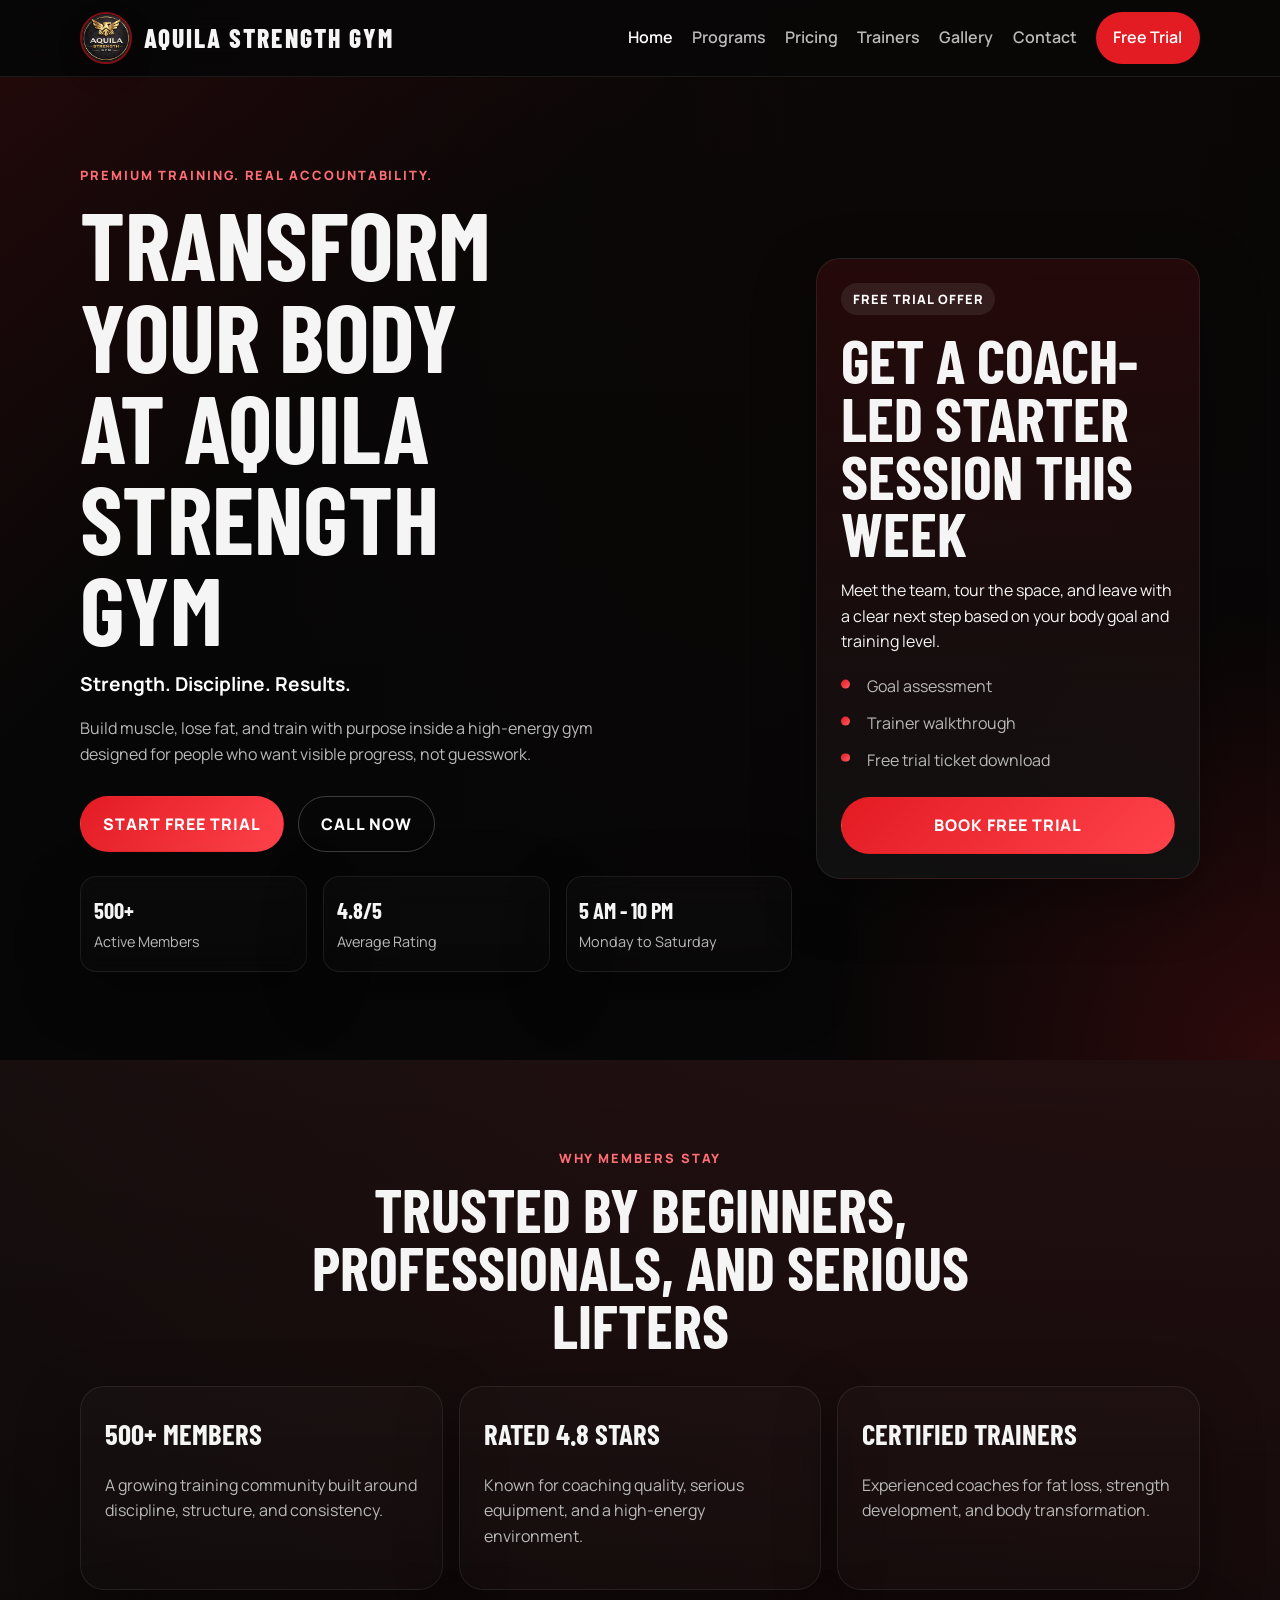
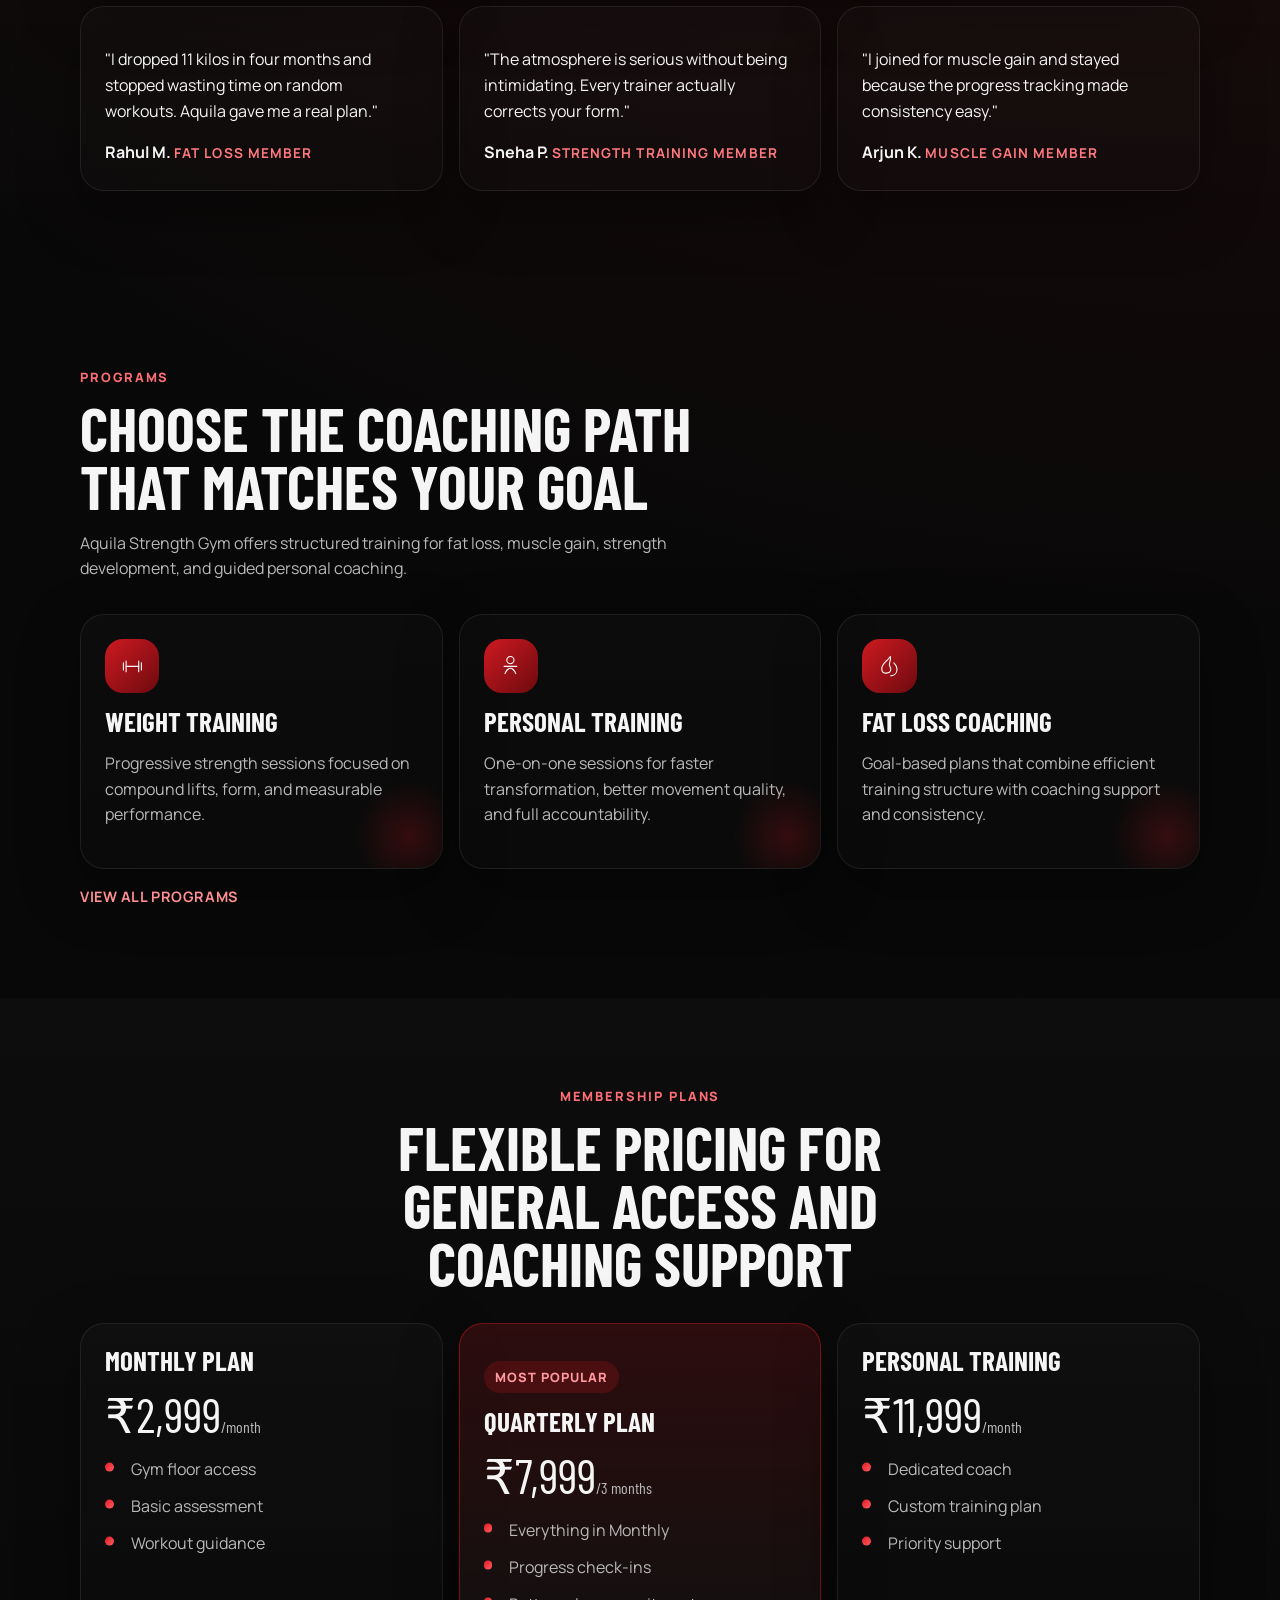
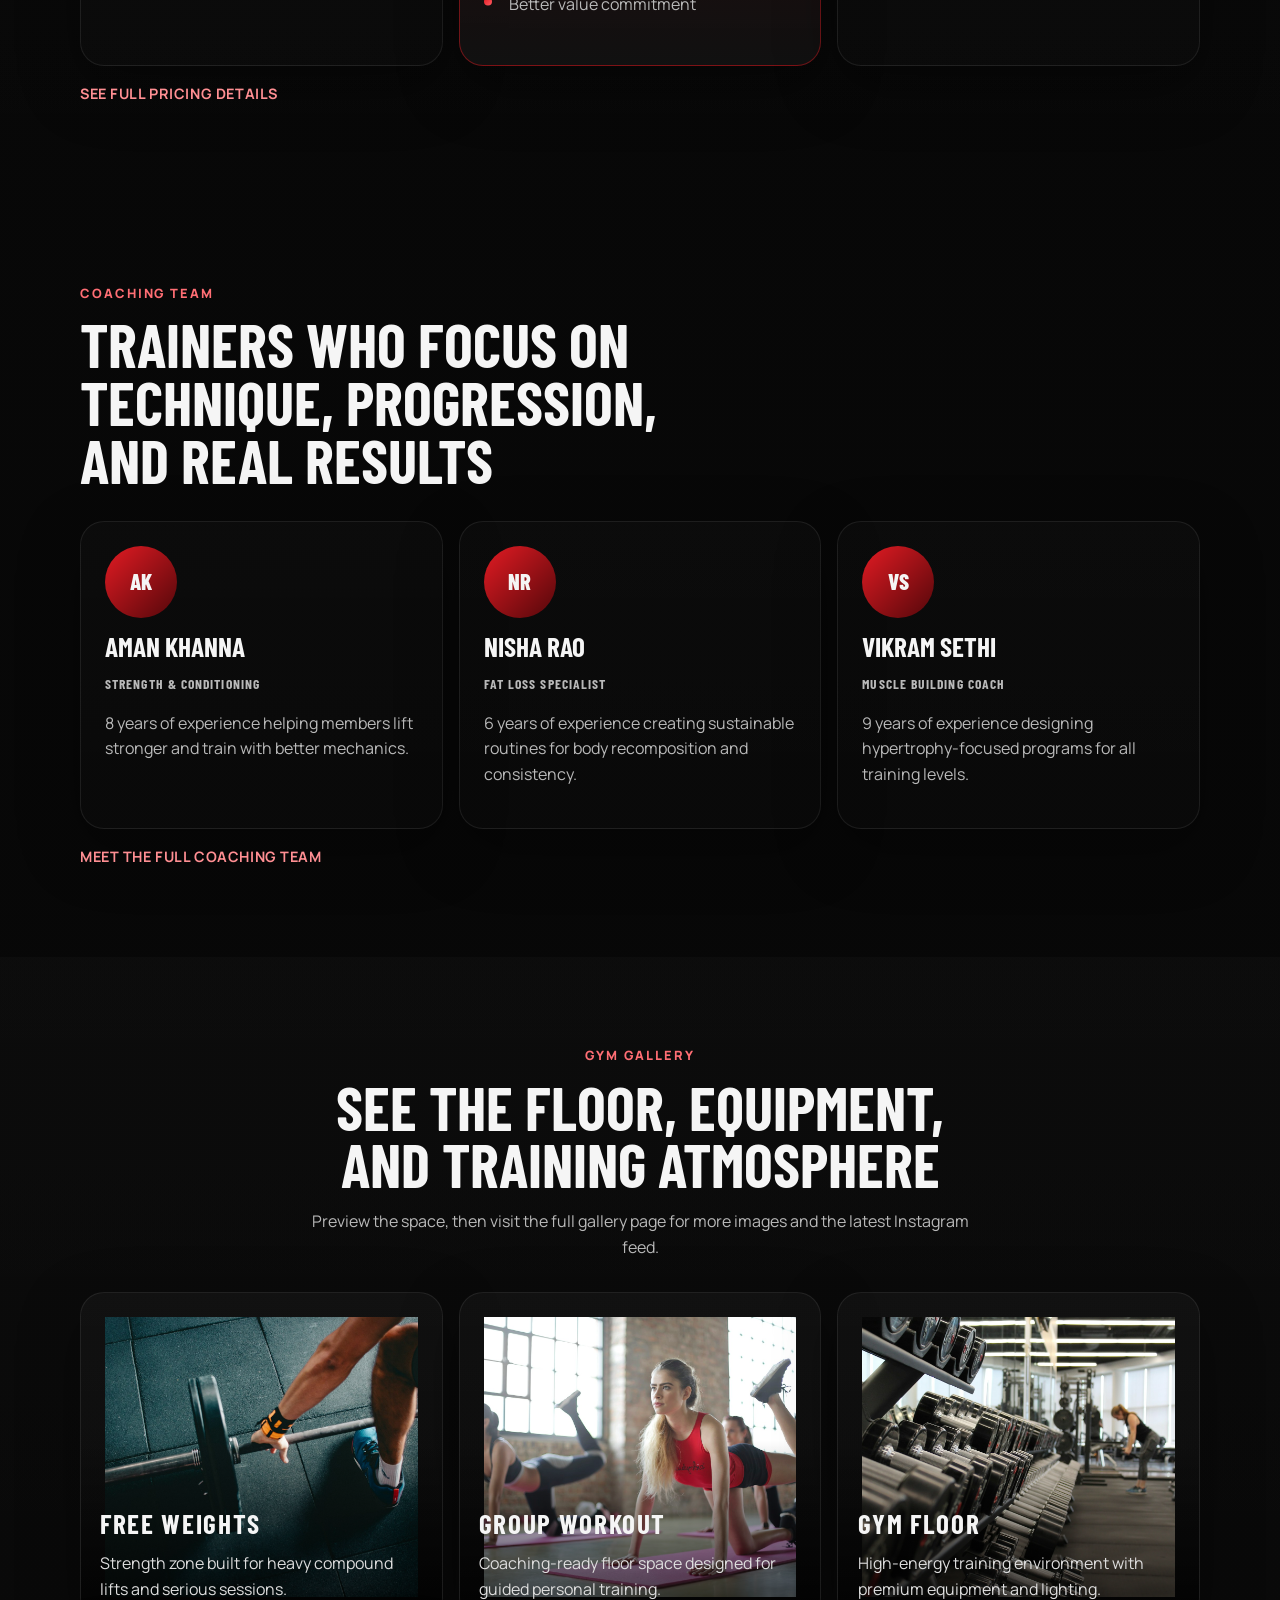
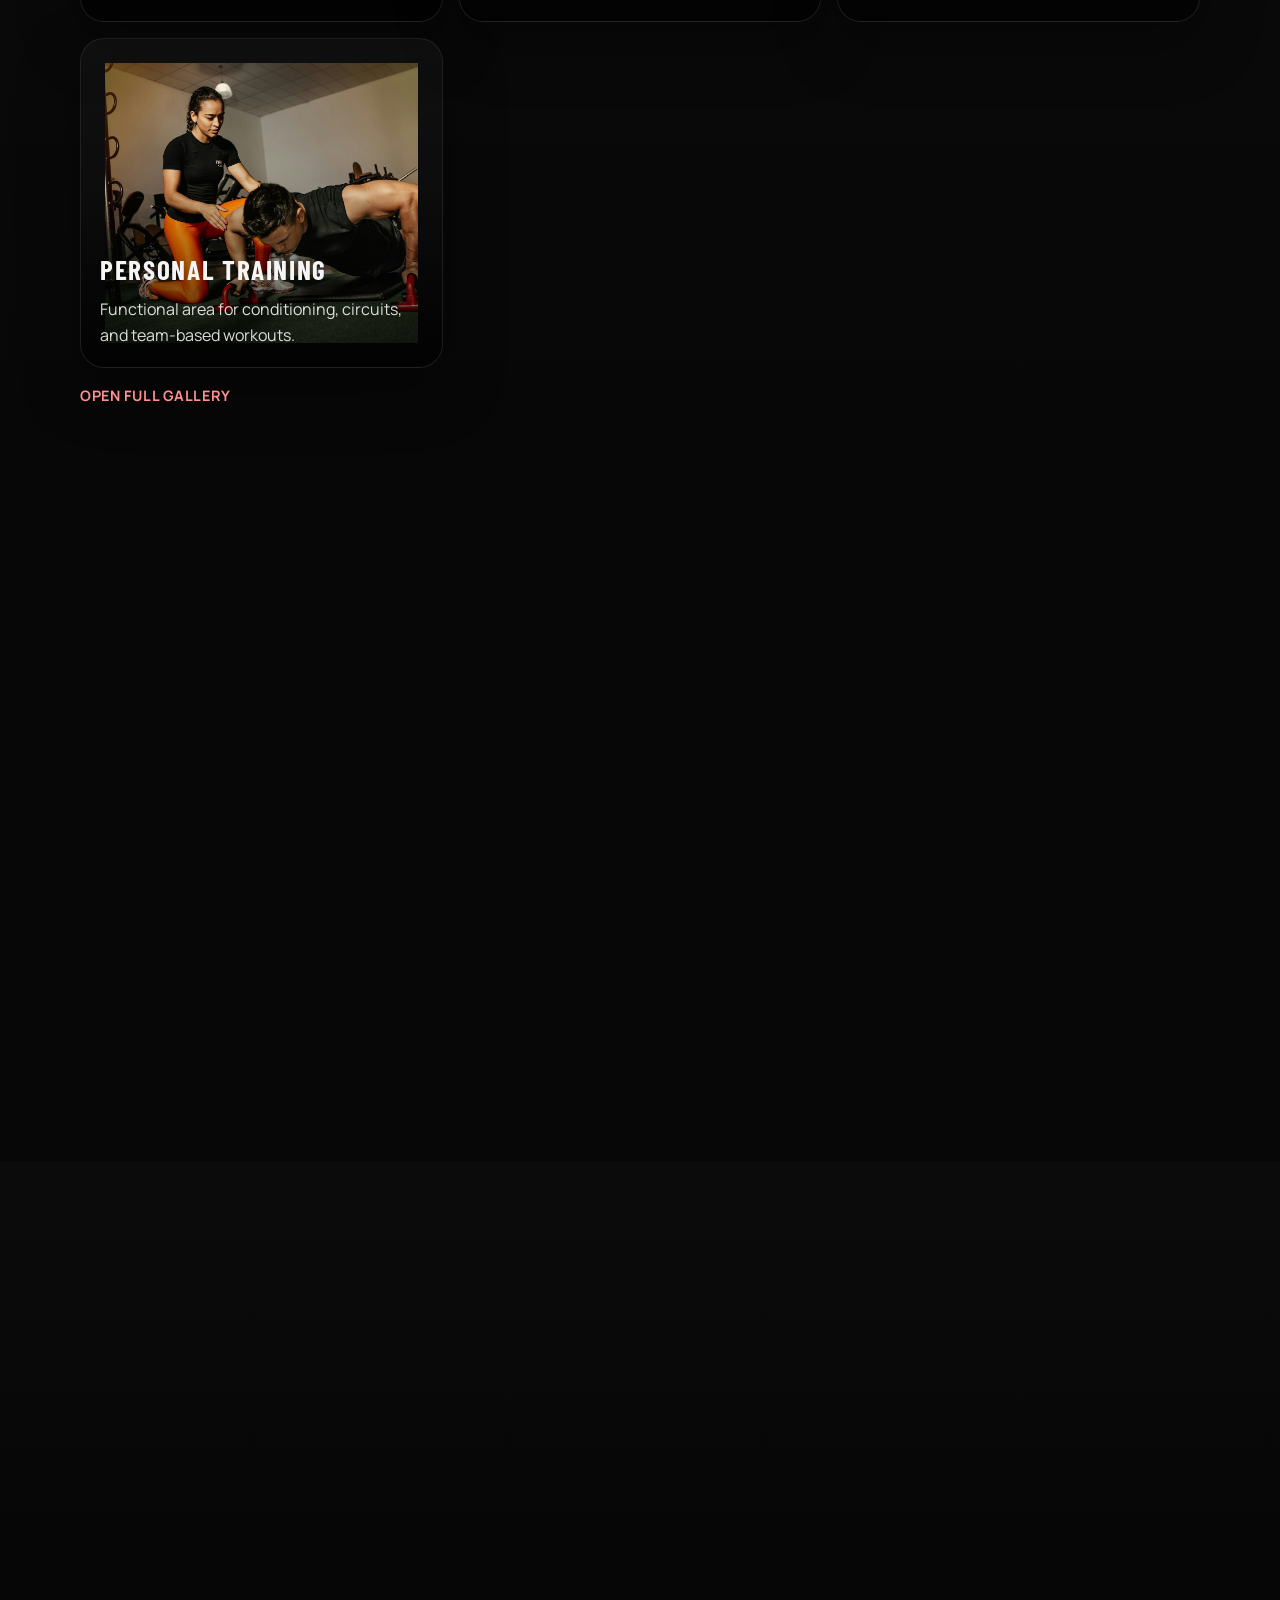
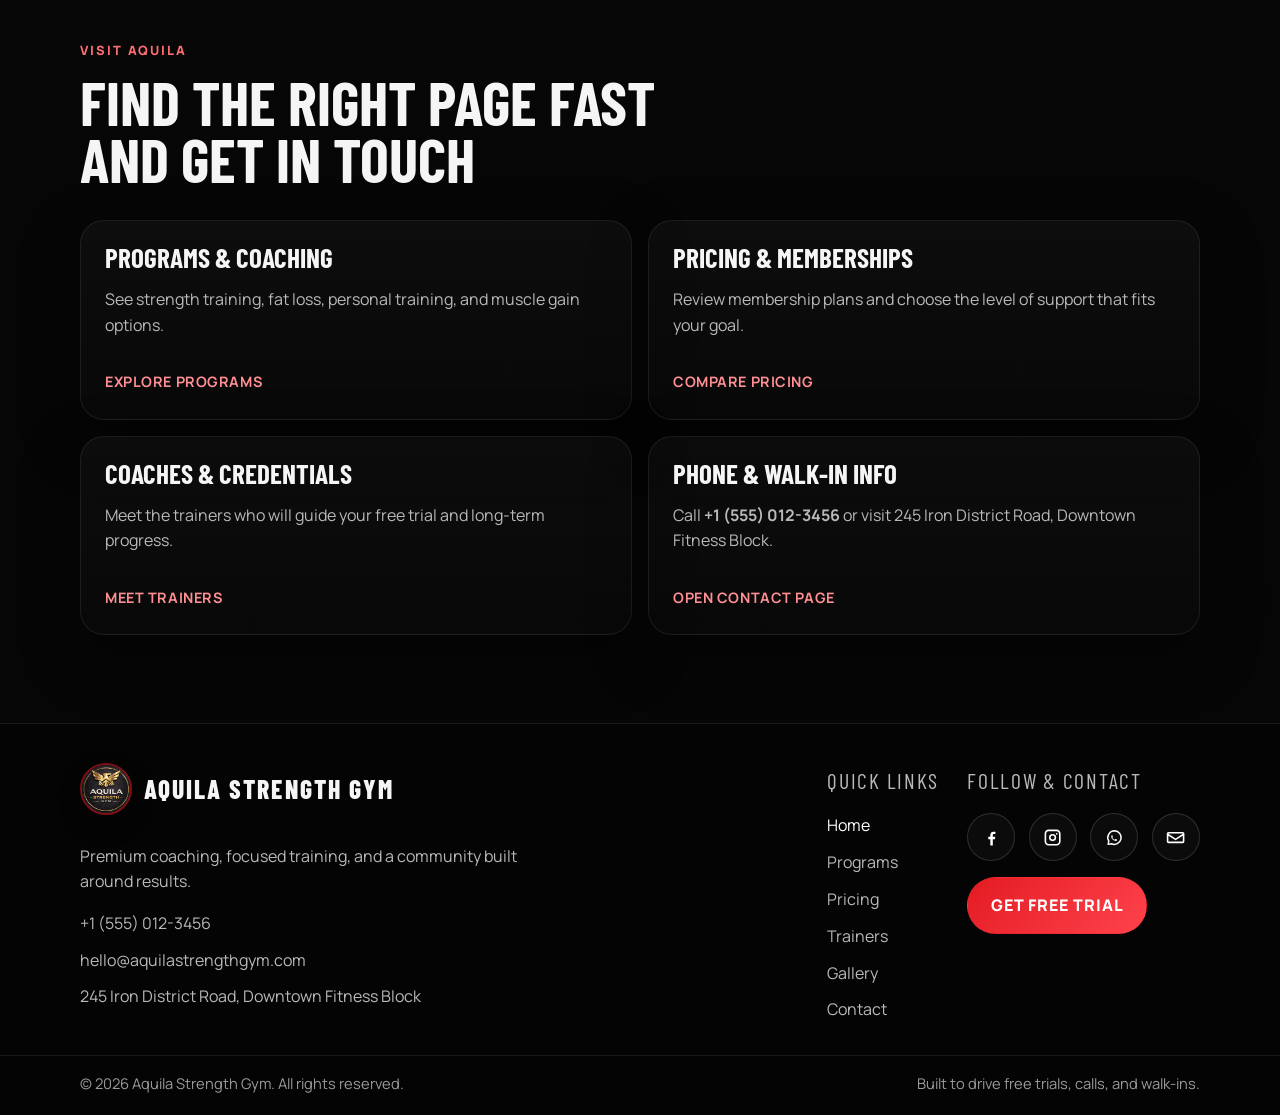
==== index.html @ 1d046fce "Add files via upload" ====
<!DOCTYPE html>
<html lang="en">
  <head>
    <meta charset="UTF-8" />
    <meta name="viewport" content="width=device-width, initial-scale=1.0" />
    <title>Aquila Strength Gym | Strength Training, Personal Training &amp; Free Trial</title>
    <meta
      name="description"
      content="Aquila Strength Gym helps you build strength, lose fat, and stay accountable with expert coaching, premium equipment, and a free trial."
    />
    <meta name="robots" content="index,follow,max-image-preview:large" />
    <link rel="canonical" href="https://www.aquilastrengthgym.com/" />
    <meta property="og:type" content="website" />
    <meta property="og:title" content="Aquila Strength Gym | Strength Training, Personal Training &amp; Free Trial" />
    <meta
      property="og:description"
      content="Train with certified coaches, structured programs, and a results-driven gym community at Aquila Strength Gym."
    />
    <meta property="og:url" content="https://www.aquilastrengthgym.com/" />
    <meta property="og:image" content="https://www.aquilastrengthgym.com/images/aquila-logo.jpg" />
    <meta name="twitter:card" content="summary_large_image" />
    <meta
      name="twitter:title"
      content="Aquila Strength Gym | Strength Training, Personal Training &amp; Free Trial"
    />
    <meta
      name="twitter:description"
      content="Join Aquila Strength Gym for personal training, strength programs, group classes, and a free trial ticket."
    />
    <meta name="twitter:image" content="https://www.aquilastrengthgym.com/images/aquila-logo.jpg" />
    <link rel="preconnect" href="https://fonts.googleapis.com" />
    <link rel="preconnect" href="https://fonts.gstatic.com" crossorigin />
    <link
      href="https://fonts.googleapis.com/css2?family=Barlow+Condensed:wght@600;700;800&amp;family=Manrope:wght@400;500;600;700&amp;display=swap"
      rel="stylesheet"
    />
    <link rel="icon" type="image/jpeg" href="/images/aquila-logo.jpg" />
    <link rel="apple-touch-icon" href="/images/aquila-logo.jpg" />
    <link rel="stylesheet" href="style.css" />
    <script type="application/ld+json">
      {
        "@context": "https://schema.org",
        "@type": "HealthClub",
        "name": "Aquila Strength Gym",
        "url": "https://www.aquilastrengthgym.com/",
        "logo": "https://www.aquilastrengthgym.com/images/aquila-logo.jpg",
        "telephone": "+1-555-012-3456",
        "description": "Aquila Strength Gym offers strength training, personal training, fat loss coaching, muscle gain plans, and group fitness classes.",
        "address": {
          "@type": "PostalAddress",
          "streetAddress": "245 Iron District Road",
          "addressLocality": "Downtown Fitness Block",
          "addressCountry": "US"
        },
        "openingHours": ["Mo-Sa 05:00-22:00"]
      }
    </script>
  </head>
  <body>
    <header class="site-header" id="site-header"></header>

    <main>
      <section class="hero section" id="home">
        <div class="hero-overlay"></div>
        <div class="container hero-grid">
          <div class="hero-copy reveal">
            <p class="eyebrow">Premium Training. Real Accountability.</p>
            <h1>Transform Your Body at Aquila Strength Gym</h1>
            <p class="hero-subtext">Strength. Discipline. Results.</p>
            <p class="hero-description">
              Build muscle, lose fat, and train with purpose inside a high-energy
              gym designed for people who want visible progress, not guesswork.
            </p>
            <div class="hero-actions">
              <a class="btn btn-primary" href="/pages/contact.html#contact-form">Start Free Trial</a>
              <a class="btn btn-secondary" href="tel:+15550123456">Call Now</a>
            </div>
            <div class="hero-trust">
              <div>
                <strong>500+</strong>
                <span>Active Members</span>
              </div>
              <div>
                <strong>4.8/5</strong>
                <span>Average Rating</span>
              </div>
              <div>
                <strong>5 AM - 10 PM</strong>
                <span>Monday to Saturday</span>
              </div>
            </div>
          </div>
          <aside class="hero-card reveal">
            <p class="card-label">Free Trial Offer</p>
            <h2>Get a coach-led starter session this week</h2>
            <p>
              Meet the team, tour the space, and leave with a clear next step based
              on your body goal and training level.
            </p>
            <ul class="hero-checklist">
              <li>Goal assessment</li>
              <li>Trainer walkthrough</li>
              <li>Free trial ticket download</li>
            </ul>
            <a class="btn btn-primary btn-block" href="/pages/contact.html#contact-form">Book Free Trial</a>
          </aside>
        </div>
      </section>

      <section class="trust section">
        <div class="container">
          <div class="section-heading center reveal">
            <p class="eyebrow">Why Members Stay</p>
            <h2>Trusted by beginners, professionals, and serious lifters</h2>
          </div>
          <div class="stats-grid">
            <article class="stat-card reveal">
              <strong>500+ Members</strong>
              <p>A growing training community built around discipline, structure, and consistency.</p>
            </article>
            <article class="stat-card reveal">
              <strong>Rated 4.8 Stars</strong>
              <p>Known for coaching quality, serious equipment, and a high-energy environment.</p>
            </article>
            <article class="stat-card reveal">
              <strong>Certified Trainers</strong>
              <p>Experienced coaches for fat loss, strength development, and body transformation.</p>
            </article>
          </div>
          <div class="testimonials-grid">
            <article class="testimonial-card reveal">
              <p>
                "I dropped 11 kilos in four months and stopped wasting time on random
                workouts. Aquila gave me a real plan."
              </p>
              <strong>Rahul M.</strong>
              <span>Fat Loss Member</span>
            </article>
            <article class="testimonial-card reveal">
              <p>
                "The atmosphere is serious without being intimidating. Every trainer
                actually corrects your form."
              </p>
              <strong>Sneha P.</strong>
              <span>Strength Training Member</span>
            </article>
            <article class="testimonial-card reveal">
              <p>
                "I joined for muscle gain and stayed because the progress tracking made
                consistency easy."
              </p>
              <strong>Arjun K.</strong>
              <span>Muscle Gain Member</span>
            </article>
          </div>
        </div>
      </section>

      <section class="programs section">
        <div class="container">
          <div class="section-heading reveal">
            <p class="eyebrow">Programs</p>
            <h2>Choose the coaching path that matches your goal</h2>
            <p class="page-lead">
              Aquila Strength Gym offers structured training for fat loss, muscle gain,
              strength development, and guided personal coaching.
            </p>
          </div>
          <div class="program-grid">
            <article class="program-card reveal">
              <div class="program-icon" aria-hidden="true">
                <svg viewBox="0 0 64 64" role="img">
                  <path d="M12 24v16" />
                  <path d="M18 20v24" />
                  <path d="M46 20v24" />
                  <path d="M52 24v16" />
                  <path d="M18 32h28" />
                </svg>
              </div>
              <h3>Weight Training</h3>
              <p>Progressive strength sessions focused on compound lifts, form, and measurable performance.</p>
            </article>
            <article class="program-card reveal">
              <div class="program-icon" aria-hidden="true">
                <svg viewBox="0 0 64 64" role="img">
                  <circle cx="32" cy="18" r="8" />
                  <path d="M20 48c3-8 9-12 12-12s9 4 12 12" />
                  <path d="M18 32h28" />
                </svg>
              </div>
              <h3>Personal Training</h3>
              <p>One-on-one sessions for faster transformation, better movement quality, and full accountability.</p>
            </article>
            <article class="program-card reveal">
              <div class="program-icon" aria-hidden="true">
                <svg viewBox="0 0 64 64" role="img">
                  <path d="M34 10c2 8-2 12-2 18 0 4 3 6 3 10 0 5-4 9-10 9S15 43 15 37c0-8 6-13 10-17 5-4 7-7 9-10Z" />
                  <path d="M42 24c4 4 7 8 7 14 0 9-6 15-14 15" />
                </svg>
              </div>
              <h3>Fat Loss Coaching</h3>
              <p>Goal-based plans that combine efficient training structure with coaching support and consistency.</p>
            </article>
          </div>
          <a class="section-link reveal" href="/pages/programs.html">View All Programs</a>
        </div>
      </section>

      <section class="pricing section">
        <div class="container">
          <div class="section-heading center reveal">
            <p class="eyebrow">Membership Plans</p>
            <h2>Flexible pricing for general access and coaching support</h2>
          </div>
          <div class="pricing-grid">
            <article class="price-card reveal">
              <h3>Monthly Plan</h3>
              <p class="price">₹2,999<span>/month</span></p>
              <ul>
                <li>Gym floor access</li>
                <li>Basic assessment</li>
                <li>Workout guidance</li>
              </ul>
            </article>
            <article class="price-card popular reveal">
              <p class="badge">Most Popular</p>
              <h3>Quarterly Plan</h3>
              <p class="price">₹7,999<span>/3 months</span></p>
              <ul>
                <li>Everything in Monthly</li>
                <li>Progress check-ins</li>
                <li>Better value commitment</li>
              </ul>
            </article>
            <article class="price-card reveal">
              <h3>Personal Training</h3>
              <p class="price">₹11,999<span>/month</span></p>
              <ul>
                <li>Dedicated coach</li>
                <li>Custom training plan</li>
                <li>Priority support</li>
              </ul>
            </article>
          </div>
          <a class="section-link reveal" href="/pages/pricing.html">See Full Pricing Details</a>
        </div>
      </section>

      <section class="trainers section">
        <div class="container">
          <div class="section-heading reveal">
            <p class="eyebrow">Coaching Team</p>
            <h2>Trainers who focus on technique, progression, and real results</h2>
          </div>
          <div class="trainers-grid">
            <article class="trainer-card reveal">
              <div class="trainer-photo">AK</div>
              <h3>Aman Khanna</h3>
              <p class="trainer-role">Strength &amp; Conditioning</p>
              <p>8 years of experience helping members lift stronger and train with better mechanics.</p>
            </article>
            <article class="trainer-card reveal">
              <div class="trainer-photo">NR</div>
              <h3>Nisha Rao</h3>
              <p class="trainer-role">Fat Loss Specialist</p>
              <p>6 years of experience creating sustainable routines for body recomposition and consistency.</p>
            </article>
            <article class="trainer-card reveal">
              <div class="trainer-photo">VS</div>
              <h3>Vikram Sethi</h3>
              <p class="trainer-role">Muscle Building Coach</p>
              <p>9 years of experience designing hypertrophy-focused programs for all training levels.</p>
            </article>
          </div>
          <a class="section-link reveal" href="/pages/trainers.html">Meet The Full Coaching Team</a>
        </div>
      </section>

      <section class="gallery section">
        <div class="container">
          <div class="section-heading center reveal">
            <p class="eyebrow">Gym Gallery</p>
            <h2>See the floor, equipment, and training atmosphere</h2>
            <p class="page-lead">
              Preview the space, then visit the full gallery page for more images and
              the latest Instagram feed.
            </p>
          </div>
          <div class="gallery-grid reveal" id="gallery-grid" aria-live="polite">
            <article class="gallery-card gallery-placeholder">
              <div class="gallery-copy">
                <strong>Loading gallery</strong>
                <p>Pulling current files from the <code>images</code> folder.</p>
              </div>
            </article>
          </div>
          <a class="section-link reveal" href="/pages/gallery.html">Open Full Gallery</a>
        </div>
      </section>

      <section class="steps section">
        <div class="container">
          <div class="section-heading center reveal">
            <p class="eyebrow">How It Works</p>
            <h2>Simple steps that move visitors into committed members</h2>
          </div>
          <div class="steps-grid">
            <article class="step-card reveal">
              <span>01</span>
              <h3>Book Free Trial</h3>
              <p>Choose a date and send your booking through the contact page.</p>
            </article>
            <article class="step-card reveal">
              <span>02</span>
              <h3>Get Your Ticket</h3>
              <p>Download your PDF trial pass and bring it to the gym for check-in.</p>
            </article>
            <article class="step-card reveal">
              <span>03</span>
              <h3>Train With A Coach</h3>
              <p>Meet the team, start the right program, and move into a real routine.</p>
            </article>
          </div>
        </div>
      </section>

      <section class="cta-banner section">
        <div class="container cta-box reveal">
          <div>
            <p class="eyebrow">Ready To Start</p>
            <h2>Join Aquila Strength Gym Today</h2>
            <p>
              Book your free trial, speak to a trainer, and get a clear plan before
              your first session.
            </p>
          </div>
          <a class="btn btn-primary" href="/pages/contact.html#contact-form">Get Free Trial</a>
        </div>
      </section>

      <section class="section">
        <div class="container">
          <div class="section-heading reveal">
            <p class="eyebrow">Visit Aquila</p>
            <h2>Find the right page fast and get in touch</h2>
          </div>
          <div class="contact-quick-grid">
            <article class="contact-quick-card reveal">
              <h3>Programs &amp; Coaching</h3>
              <p>See strength training, fat loss, personal training, and muscle gain options.</p>
              <a class="section-link" href="/pages/programs.html">Explore Programs</a>
            </article>
            <article class="contact-quick-card reveal">
              <h3>Pricing &amp; Memberships</h3>
              <p>Review membership plans and choose the level of support that fits your goal.</p>
              <a class="section-link" href="/pages/pricing.html">Compare Pricing</a>
            </article>
            <article class="contact-quick-card reveal">
              <h3>Coaches &amp; Credentials</h3>
              <p>Meet the trainers who will guide your free trial and long-term progress.</p>
              <a class="section-link" href="/pages/trainers.html">Meet Trainers</a>
            </article>
            <article class="contact-quick-card reveal">
              <h3>Phone &amp; Walk-In Info</h3>
              <p>
                Call <a href="tel:+15550123456">+1 (555) 012-3456</a> or visit
                245 Iron District Road, Downtown Fitness Block.
              </p>
              <a class="section-link" href="/pages/contact.html">Open Contact Page</a>
            </article>
          </div>
        </div>
      </section>
    </main>

    <footer class="site-footer" id="site-footer"></footer>

    <script src="/script.js"></script>
  </body>
</html>
---- style.css ----
:root {
  --bg: #060606;
  --panel: #111111;
  --panel-2: #171717;
  --text: #f5f5f5;
  --muted: #b9b9b9;
  --line: rgba(255, 255, 255, 0.08);
  --primary: #e31b23;
  --primary-dark: #9f1016;
  --white: #ffffff;
  --shadow: 0 20px 60px rgba(0, 0, 0, 0.35);
  --radius: 24px;
  --radius-sm: 16px;
  --container: min(1120px, calc(100% - 2rem));
  --nav-height: 76px;
}

* {
  box-sizing: border-box;
}

html {
  scroll-behavior: smooth;
}

body {
  margin: 0;
  font-family: "Manrope", sans-serif;
  background:
    radial-gradient(circle at top right, rgba(227, 27, 35, 0.18), transparent 30%),
    linear-gradient(180deg, #090909 0%, #060606 100%);
  color: var(--text);
  line-height: 1.6;
}

img {
  max-width: 100%;
  display: block;
}

a {
  color: inherit;
  text-decoration: none;
}

button,
input,
textarea {
  font: inherit;
}

.container {
  width: var(--container);
  margin: 0 auto;
}

.section {
  padding: 4.5rem 0;
}

.site-header {
  position: sticky;
  top: 0;
  z-index: 1000;
  background: rgba(6, 6, 6, 0.9);
  backdrop-filter: blur(16px);
  border-bottom: 1px solid var(--line);
}

.navbar {
  min-height: var(--nav-height);
  display: flex;
  align-items: center;
  justify-content: space-between;
  gap: 1rem;
}

.logo {
  display: inline-flex;
  align-items: center;
  gap: 0.75rem;
  font-family: "Barlow Condensed", sans-serif;
  font-size: 1.6rem;
  font-weight: 800;
  text-transform: uppercase;
  letter-spacing: 0.08em;
}

.logo-mark {
  width: 52px;
  height: 52px;
  border-radius: 50%;
  object-fit: cover;
  border: 2px solid rgba(227, 27, 35, 0.55);
  box-shadow: 0 10px 22px rgba(0, 0, 0, 0.28);
  flex-shrink: 0;
}

.logo-text {
  display: inline-block;
  line-height: 0.95;
}

.nav-toggle {
  width: 48px;
  height: 48px;
  border: 1px solid var(--line);
  border-radius: 999px;
  background: transparent;
  display: inline-flex;
  flex-direction: column;
  justify-content: center;
  align-items: center;
  gap: 0.28rem;
  color: var(--text);
  cursor: pointer;
}

.nav-toggle span {
  width: 18px;
  height: 2px;
  background: var(--white);
  transition: transform 0.3s ease, opacity 0.3s ease;
}

.nav-toggle.active span:nth-child(1) {
  transform: translateY(6px) rotate(45deg);
}

.nav-toggle.active span:nth-child(2) {
  opacity: 0;
}

.nav-toggle.active span:nth-child(3) {
  transform: translateY(-6px) rotate(-45deg);
}

.nav-menu {
  position: absolute;
  top: calc(100% + 0.75rem);
  left: 1rem;
  right: 1rem;
  display: grid;
  gap: 0.6rem;
  padding: 1rem;
  border: 1px solid var(--line);
  border-radius: var(--radius-sm);
  background: rgba(17, 17, 17, 0.97);
  transform: scale(0.98);
  transform-origin: top;
  opacity: 0;
  pointer-events: none;
  transition: opacity 0.25s ease, transform 0.25s ease;
}

.nav-menu.open {
  opacity: 1;
  pointer-events: auto;
  transform: scale(1);
}

.nav-menu a {
  display: inline-flex;
  align-items: center;
  font-weight: 600;
  color: var(--muted);
  transition: color 0.25s ease;
}

.nav-menu a[aria-current="page"] {
  color: var(--white);
}

.nav-menu a:hover,
.nav-menu a:focus-visible {
  color: var(--white);
}

.nav-cta {
  display: inline-flex;
  justify-content: center;
  align-items: center;
  padding: 0.85rem 1.1rem;
  border-radius: 999px;
  background: var(--primary);
  color: var(--white) !important;
}

.hero {
  position: relative;
  overflow: hidden;
  min-height: calc(100vh - var(--nav-height));
  display: flex;
  align-items: center;
  background:
    linear-gradient(180deg, rgba(6, 6, 6, 0.55), rgba(6, 6, 6, 0.9)),
    linear-gradient(90deg, rgba(6, 6, 6, 0.92) 0%, rgba(6, 6, 6, 0.55) 55%, rgba(6, 6, 6, 0.75) 100%),
    url("https://images.unsplash.com/photo-1534438327276-14e5300c3a48?auto=format&fit=crop&w=1400&q=80")
      center / cover no-repeat;
}

.hero-overlay {
  position: absolute;
  inset: 0;
  background:
    linear-gradient(135deg, rgba(227, 27, 35, 0.12), transparent 30%),
    radial-gradient(circle at bottom right, rgba(227, 27, 35, 0.18), transparent 28%);
  pointer-events: none;
}

.hero-grid,
.contact-grid,
.cta-box,
.footer-grid {
  position: relative;
  z-index: 1;
}

.hero-grid {
  display: grid;
  gap: 1.5rem;
  align-items: center;
}

.page-hero {
  padding: 2rem 0 1.5rem;
}

.breadcrumbs {
  display: flex;
  align-items: center;
  flex-wrap: wrap;
  gap: 0.5rem;
  margin-bottom: 1rem;
  color: var(--muted);
  font-size: 0.95rem;
}

.breadcrumbs a:hover,
.breadcrumbs a:focus-visible {
  color: var(--white);
}

.page-hero-card {
  padding: 1.75rem;
  border: 1px solid var(--line);
  border-radius: var(--radius);
  background:
    linear-gradient(135deg, rgba(227, 27, 35, 0.14), transparent 42%),
    linear-gradient(180deg, rgba(255, 255, 255, 0.04), rgba(17, 17, 17, 0.96));
  box-shadow: var(--shadow);
}

.page-hero-card h1 {
  max-width: none;
}

.page-lead {
  max-width: 48rem;
  margin: 1rem 0 0;
  color: var(--muted);
}

.content-grid,
.info-grid,
.detail-grid,
.faq-grid,
.preview-grid,
.contact-quick-grid {
  display: grid;
  gap: 1rem;
}

.content-card,
.faq-card,
.notice-card,
.contact-quick-card {
  padding: 1.5rem;
  border: 1px solid var(--line);
  border-radius: var(--radius);
  background: linear-gradient(180deg, rgba(255, 255, 255, 0.03), rgba(255, 255, 255, 0.01));
  box-shadow: var(--shadow);
}

.content-card h3,
.faq-card h3,
.notice-card h3,
.contact-quick-card h3 {
  margin-bottom: 0.8rem;
}

.content-card p,
.faq-card p,
.notice-card p,
.contact-quick-card p,
.content-card li,
.notice-card li {
  color: var(--muted);
}

.list-clean {
  margin: 0;
  padding: 0;
  list-style: none;
}

.list-clean li + li {
  margin-top: 0.75rem;
}

.list-detailed {
  margin: 1rem 0 0;
  padding-left: 1.2rem;
}

.list-detailed li + li {
  margin-top: 0.6rem;
}

.section-link {
  display: inline-flex;
  align-items: center;
  margin-top: 1rem;
  color: #ff8f93;
  font-weight: 700;
  letter-spacing: 0.04em;
  text-transform: uppercase;
  font-size: 0.9rem;
}

.section-link:hover,
.section-link:focus-visible {
  color: var(--white);
}

.eyebrow + .section-link {
  margin-top: 0;
}

.split-banner {
  display: grid;
  gap: 1rem;
  padding: 1.5rem;
  border: 1px solid rgba(227, 27, 35, 0.25);
  border-radius: var(--radius);
  background:
    linear-gradient(135deg, rgba(227, 27, 35, 0.15), transparent 42%),
    linear-gradient(180deg, rgba(255, 255, 255, 0.04), rgba(17, 17, 17, 0.96));
  box-shadow: var(--shadow);
}

.inline-stat {
  display: inline-flex;
  align-items: baseline;
  gap: 0.5rem;
  font-family: "Barlow Condensed", sans-serif;
  font-size: 2rem;
  text-transform: uppercase;
}

.inline-stat span {
  font-size: 1rem;
  color: var(--muted);
}

.hours-list strong {
  color: var(--white);
}

.contact-quick-card a,
.notice-card a {
  font-weight: 700;
}

.text-muted {
  color: var(--muted);
}

.eyebrow {
  margin: 0 0 0.75rem;
  color: #ff6e74;
  text-transform: uppercase;
  letter-spacing: 0.15em;
  font-size: 0.8rem;
  font-weight: 800;
}

.section-heading {
  max-width: 42rem;
  margin-bottom: 2rem;
}

.section-heading.center {
  text-align: center;
  margin-left: auto;
  margin-right: auto;
}

h1,
h2,
h3 {
  margin: 0;
  font-family: "Barlow Condensed", sans-serif;
  line-height: 0.95;
  text-transform: uppercase;
}

h1 {
  font-size: clamp(3.2rem, 10vw, 6rem);
  max-width: 10ch;
}

h2 {
  font-size: clamp(2.2rem, 6vw, 3.8rem);
}

h3 {
  font-size: 1.7rem;
}

.hero-subtext {
  margin: 1rem 0 0;
  font-size: 1.2rem;
  font-weight: 700;
  color: var(--white);
}

.hero-description,
.section-heading p:last-child,
.stat-card p,
.program-card p,
.transform-copy p,
.step-card p,
.trainer-card p,
.cta-box p,
.contact-copy p,
.site-footer p {
  color: var(--muted);
}

.hero-description {
  max-width: 34rem;
  margin: 1rem 0 0;
}

.hero-actions {
  display: flex;
  flex-direction: column;
  gap: 0.85rem;
  margin: 1.8rem 0 1.5rem;
}

.btn {
  display: inline-flex;
  justify-content: center;
  align-items: center;
  min-height: 52px;
  padding: 0.9rem 1.4rem;
  border: 1px solid transparent;
  border-radius: 999px;
  font-weight: 800;
  text-transform: uppercase;
  letter-spacing: 0.06em;
  transition:
    transform 0.2s ease,
    background 0.25s ease,
    border-color 0.25s ease,
    color 0.25s ease,
    box-shadow 0.25s ease;
}

.btn:hover,
.btn:focus-visible {
  transform: translateY(-2px);
  box-shadow: 0 14px 30px rgba(227, 27, 35, 0.22);
}

.btn-primary {
  background: linear-gradient(135deg, var(--primary) 0%, #ff434b 100%);
  color: var(--white);
}

.btn-secondary {
  background: transparent;
  border-color: rgba(255, 255, 255, 0.22);
  color: var(--white);
}

.btn-secondary:hover,
.btn-secondary:focus-visible {
  border-color: rgba(255, 255, 255, 0.45);
}

.btn-block {
  width: 100%;
}

.hero-trust,
.stats-grid,
.testimonials-grid,
.program-grid,
.gallery-grid,
.transform-grid,
.steps-grid,
.pricing-grid,
.trainers-grid {
  display: grid;
  gap: 1rem;
}

.testimonials-grid {
  margin-top: 1rem;
}

.hero-trust {
  grid-template-columns: 1fr;
}

.hero-trust div,
.stat-card,
.testimonial-card,
.program-card,
.transform-card,
.step-card,
.price-card,
.trainer-card,
.hero-card,
.contact-form,
.cta-box {
  border: 1px solid var(--line);
  background: linear-gradient(180deg, rgba(255, 255, 255, 0.02), rgba(255, 255, 255, 0.01));
  box-shadow: var(--shadow);
}

.hero-trust div {
  padding: 1rem 0.8rem;
  border-radius: var(--radius-sm);
  backdrop-filter: blur(10px);
}

.hero-trust strong {
  display: block;
  font-family: "Barlow Condensed", sans-serif;
  font-size: 1.4rem;
}

.hero-trust span {
  color: var(--muted);
  font-size: 0.9rem;
}

.hero-card {
  padding: 1.5rem;
  border-radius: var(--radius);
  background: linear-gradient(180deg, rgba(227, 27, 35, 0.12), rgba(17, 17, 17, 0.94));
}

.card-label,
.badge {
  display: inline-flex;
  align-items: center;
  justify-content: center;
  min-height: 32px;
  padding: 0.35rem 0.7rem;
  border-radius: 999px;
  font-size: 0.8rem;
  font-weight: 800;
  text-transform: uppercase;
  letter-spacing: 0.08em;
}

.card-label {
  margin: 0 0 1rem;
  background: rgba(255, 255, 255, 0.08);
  color: var(--white);
}

.hero-checklist,
.price-card ul {
  margin: 1.2rem 0 1.5rem;
  padding: 0;
  list-style: none;
}

.hero-checklist li,
.price-card li {
  position: relative;
  padding-left: 1.6rem;
  color: var(--muted);
}

.hero-checklist li + li,
.price-card li + li {
  margin-top: 0.7rem;
}

.hero-checklist li::before,
.price-card li::before {
  content: "";
  position: absolute;
  left: 0;
  top: 0.62rem;
  width: 0.55rem;
  height: 0.55rem;
  border-radius: 999px;
  background: linear-gradient(135deg, var(--primary) 0%, #ff5c62 100%);
  transform: translateY(-50%);
}

.trust,
.gallery,
.social-feed,
.transform,
.pricing,
.cta-banner {
  background: linear-gradient(180deg, rgba(255, 255, 255, 0.02), transparent);
}

.stat-card,
.testimonial-card,
.program-card,
.gallery-card,
.step-card,
.price-card,
.trainer-card {
  padding: 1.5rem;
  border-radius: var(--radius);
}

.stat-card strong,
.price-card .price,
.step-card span,
.trainer-role {
  font-family: "Barlow Condensed", sans-serif;
}

.stat-card strong {
  display: block;
  margin-bottom: 0.5rem;
  font-size: 1.8rem;
  text-transform: uppercase;
}

.testimonial-card span,
.trainer-role {
  color: #ff787d;
  text-transform: uppercase;
  letter-spacing: 0.08em;
  font-size: 0.85rem;
  font-weight: 700;
}

.program-card {
  position: relative;
  overflow: hidden;
}

.program-card::after {
  content: "";
  position: absolute;
  inset: auto -1.5rem -1.5rem auto;
  width: 7rem;
  height: 7rem;
  border-radius: 50%;
  background: radial-gradient(circle, rgba(227, 27, 35, 0.2), transparent 70%);
}

.program-icon,
.trainer-photo,
.placeholder {
  display: grid;
  place-items: center;
}

.program-icon {
  width: 3.4rem;
  height: 3.4rem;
  margin-bottom: 1rem;
  border-radius: 18px;
  background: linear-gradient(135deg, rgba(227, 27, 35, 0.9), rgba(120, 10, 15, 0.9));
}

.program-icon svg {
  width: 1.8rem;
  height: 1.8rem;
  fill: none;
  stroke: var(--white);
  stroke-width: 2.4;
  stroke-linecap: round;
  stroke-linejoin: round;
}

.gallery-grid {
  grid-template-columns: 1fr;
}

.gallery-card {
  position: relative;
  overflow: hidden;
  min-height: 280px;
  border: 1px solid var(--line);
  background: linear-gradient(180deg, rgba(255, 255, 255, 0.03), rgba(255, 255, 255, 0.01));
  box-shadow: var(--shadow);
}

.gallery-card img {
  width: 100%;
  height: 100%;
  min-height: 280px;
  object-fit: cover;
}

.gallery-card::after {
  content: "";
  position: absolute;
  inset: 0;
  background: linear-gradient(180deg, transparent 45%, rgba(0, 0, 0, 0.78) 100%);
  pointer-events: none;
}

.gallery-copy {
  position: absolute;
  left: 1.2rem;
  right: 1.2rem;
  bottom: 1.2rem;
  z-index: 1;
}

.gallery-copy strong {
  display: block;
  font-family: "Barlow Condensed", sans-serif;
  font-size: 1.7rem;
  text-transform: uppercase;
  letter-spacing: 0.06em;
}

.gallery-copy p {
  margin: 0.35rem 0 0;
  color: #dddddd;
}

.gallery-placeholder {
  display: grid;
  place-items: center;
  min-height: 220px;
  background:
    linear-gradient(135deg, rgba(227, 27, 35, 0.16), transparent 45%),
    linear-gradient(180deg, rgba(255, 255, 255, 0.04), rgba(17, 17, 17, 0.96));
}

.gallery-placeholder::after {
  display: none;
}

.feed-frame-wrap {
  padding: 1rem;
  border: 1px solid var(--line);
  border-radius: var(--radius);
  background:
    linear-gradient(135deg, rgba(227, 27, 35, 0.12), transparent 40%),
    linear-gradient(180deg, rgba(255, 255, 255, 0.03), rgba(17, 17, 17, 0.96));
  box-shadow: var(--shadow);
}

.lightwidget-widget {
  display: block;
  max-height: 720px;
  border-radius: calc(var(--radius) - 8px);
}

.transform-card {
  padding: 1rem;
  border-radius: var(--radius);
}

.placeholder {
  min-height: 220px;
  border-radius: calc(var(--radius) - 8px);
  border: 1px dashed rgba(255, 255, 255, 0.12);
  font-family: "Barlow Condensed", sans-serif;
  font-size: 2rem;
  text-transform: uppercase;
  letter-spacing: 0.12em;
  color: rgba(255, 255, 255, 0.85);
  background:
    linear-gradient(135deg, rgba(227, 27, 35, 0.22), rgba(255, 255, 255, 0.04)),
    linear-gradient(180deg, #1b1b1b 0%, #111111 100%);
}

.transform-card .after {
  margin-top: 1rem;
}

.transform-copy {
  padding: 1.2rem 0.3rem 0.2rem;
}

.step-card span {
  display: inline-block;
  margin-bottom: 1rem;
  font-size: 3rem;
  color: rgba(255, 255, 255, 0.18);
}

.price-card {
  position: relative;
}

.price-card .price {
  margin: 1rem 0;
  font-size: 3rem;
  line-height: 1;
}

.price-card .price span {
  font-size: 1rem;
  color: var(--muted);
}

.popular {
  border-color: rgba(227, 27, 35, 0.45);
  transform: translateY(-0.2rem);
  background: linear-gradient(180deg, rgba(227, 27, 35, 0.16), rgba(17, 17, 17, 0.98));
}

.badge {
  margin-bottom: 1rem;
  background: rgba(227, 27, 35, 0.18);
  color: #ff9ba0;
}

.trainer-photo {
  width: 4.5rem;
  height: 4.5rem;
  margin-bottom: 1rem;
  border-radius: 50%;
  background: linear-gradient(135deg, rgba(227, 27, 35, 1), rgba(83, 7, 10, 1));
  font-family: "Barlow Condensed", sans-serif;
  font-size: 1.4rem;
  font-weight: 800;
}

.cta-box {
  display: grid;
  gap: 1.2rem;
  align-items: center;
  padding: 2rem;
  border-radius: var(--radius);
  background:
    linear-gradient(135deg, rgba(227, 27, 35, 0.15), transparent 45%),
    linear-gradient(180deg, rgba(255, 255, 255, 0.04), rgba(17, 17, 17, 0.95));
}

.contact-grid {
  display: grid;
  gap: 1.5rem;
  align-items: start;
}

.contact-stack {
  display: grid;
  gap: 1rem;
}

.contact-info {
  display: grid;
  gap: 0.9rem;
}

.contact-info a {
  font-size: 1.1rem;
  font-weight: 700;
}

.contact-form {
  padding: 1.5rem;
  border-radius: var(--radius);
}

.form-hidden {
  position: absolute;
  left: -9999px;
  width: 1px;
  height: 1px;
  overflow: hidden;
}

.trial-ticket-panel {
  padding: 1.5rem;
  border: 1px solid rgba(227, 27, 35, 0.25);
  border-radius: var(--radius);
  background:
    linear-gradient(135deg, rgba(227, 27, 35, 0.14), transparent 45%),
    linear-gradient(180deg, rgba(255, 255, 255, 0.04), rgba(17, 17, 17, 0.96));
  box-shadow: var(--shadow);
}

.trial-ticket-header {
  margin-bottom: 1rem;
}

.trial-ticket {
  padding: 1.2rem;
  border: 1px dashed rgba(255, 255, 255, 0.2);
  border-radius: calc(var(--radius) - 8px);
  background:
    linear-gradient(180deg, rgba(255, 255, 255, 0.06), rgba(255, 255, 255, 0.02)),
    #0e0e0e;
}

.ticket-topline,
.ticket-grid,
.ticket-actions {
  display: grid;
  gap: 1rem;
}

.ticket-topline {
  padding-bottom: 1rem;
  border-bottom: 1px solid var(--line);
}

.ticket-grid {
  padding: 1rem 0;
}

.ticket-label {
  display: block;
  margin-bottom: 0.3rem;
  color: #ff8f93;
  font-size: 0.8rem;
  font-weight: 800;
  letter-spacing: 0.12em;
  text-transform: uppercase;
}

.trial-ticket strong {
  display: block;
  font-family: "Barlow Condensed", sans-serif;
  font-size: 1.4rem;
  letter-spacing: 0.04em;
  text-transform: uppercase;
}

.ticket-note {
  padding-top: 1rem;
  border-top: 1px solid var(--line);
}

.ticket-note p {
  margin: 0;
  color: #dddddd;
}

.ticket-actions {
  margin-top: 1rem;
  grid-template-columns: 1fr;
}

.form-group + .form-group {
  margin-top: 1rem;
}

label {
  display: block;
  margin-bottom: 0.45rem;
  font-size: 0.95rem;
  font-weight: 700;
}

input,
textarea,
select {
  width: 100%;
  padding: 0.95rem 1rem;
  border: 1px solid rgba(255, 255, 255, 0.12);
  border-radius: 18px;
  background: rgba(255, 255, 255, 0.03);
  color: var(--white);
  transition: border-color 0.25s ease, box-shadow 0.25s ease;
}

input::placeholder,
textarea::placeholder {
  color: #8e8e8e;
}

input:focus,
textarea:focus,
select:focus {
  outline: none;
  border-color: rgba(227, 27, 35, 0.85);
  box-shadow: 0 0 0 4px rgba(227, 27, 35, 0.12);
}

.field-error {
  border-color: rgba(255, 109, 109, 0.9);
}

.form-feedback {
  min-height: 1.5rem;
  margin: 0.9rem 0 0;
  color: #ff8d92;
  font-weight: 600;
}

.form-feedback.success {
  color: #9ff5b0;
}

.site-footer {
  padding: 2.4rem 0 0;
  border-top: 1px solid var(--line);
  background: #040404;
}

.footer-grid {
  display: grid;
  gap: 1.75rem;
}

.footer-brand {
  max-width: 30rem;
}

.footer-column {
  display: grid;
  align-content: start;
  gap: 1rem;
}

.footer-title {
  margin: 0;
  color: var(--white);
  font-family: "Barlow Condensed", sans-serif;
  font-size: 1.35rem;
  letter-spacing: 0.08em;
  text-transform: uppercase;
}

.footer-links,
.footer-contact-list {
  display: grid;
  gap: 0.7rem;
}

.footer-logo {
  display: inline-flex;
  margin-bottom: 0.8rem;
}

.footer-links a,
.footer-contact-list a {
  color: var(--muted);
  transition: color 0.25s ease;
}

.footer-links a[aria-current="page"],
.footer-links a:hover,
.footer-links a:focus-visible,
.footer-contact-list a:hover,
.footer-contact-list a:focus-visible {
  color: var(--white);
}

.footer-contact-list p {
  margin: 0;
}

.footer-socials {
  display: flex;
  flex-wrap: wrap;
  gap: 0.85rem;
}

.footer-social-link {
  display: inline-flex;
  align-items: center;
  justify-content: center;
  width: 3rem;
  height: 3rem;
  border: 1px solid rgba(255, 255, 255, 0.14);
  border-radius: 50%;
  background: rgba(255, 255, 255, 0.03);
  color: var(--white);
  transition:
    transform 0.25s ease,
    border-color 0.25s ease,
    background 0.25s ease,
    box-shadow 0.25s ease;
}

.footer-social-link:hover,
.footer-social-link:focus-visible {
  transform: translateY(-2px);
  border-color: rgba(227, 27, 35, 0.75);
  background: rgba(227, 27, 35, 0.16);
  box-shadow: 0 14px 30px rgba(227, 27, 35, 0.18);
}

.footer-social-link svg {
  width: 1.2rem;
  height: 1.2rem;
  fill: currentColor;
}

.footer-cta {
  width: fit-content;
}

.footer-bottom {
  margin-top: 2rem;
  border-top: 1px solid var(--line);
}

.footer-bottom-inner {
  display: grid;
  gap: 0.5rem;
  padding: 1rem 0 1.2rem;
}

.footer-bottom-inner p {
  margin: 0;
  color: #9a9a9a;
  font-size: 0.92rem;
}

.sr-only {
  position: absolute;
  width: 1px;
  height: 1px;
  padding: 0;
  margin: -1px;
  overflow: hidden;
  clip: rect(0, 0, 0, 0);
  white-space: nowrap;
  border: 0;
}

@media (max-width: 520px) {
  .logo {
    gap: 0.6rem;
    font-size: 1.25rem;
  }

  .logo-mark {
    width: 44px;
    height: 44px;
  }
}

.reveal {
  opacity: 0;
  transform: translateY(24px);
  transition: opacity 0.7s ease, transform 0.7s ease;
}

.reveal.visible {
  opacity: 1;
  transform: translateY(0);
}

@media (min-width: 680px) {
  .section {
    padding: 5.5rem 0;
  }

  .content-grid,
  .info-grid,
  .faq-grid,
  .contact-quick-grid,
  .split-banner {
    grid-template-columns: repeat(2, minmax(0, 1fr));
  }

  .hero-trust {
    grid-template-columns: repeat(3, minmax(0, 1fr));
  }

  .hero-actions {
    flex-direction: row;
    align-items: center;
    flex-wrap: wrap;
  }

  .stats-grid,
  .testimonials-grid,
  .gallery-grid,
  .pricing-grid,
  .trainers-grid {
    grid-template-columns: repeat(3, minmax(0, 1fr));
  }

  .program-grid,
  .steps-grid {
    grid-template-columns: repeat(2, minmax(0, 1fr));
  }

  .transform-grid {
    grid-template-columns: repeat(2, minmax(0, 1fr));
  }

  .contact-grid,
  .cta-box,
  .footer-grid {
    grid-template-columns: repeat(2, minmax(0, 1fr));
  }

  .ticket-topline {
    grid-template-columns: repeat(2, minmax(0, 1fr));
  }
}

@media (min-width: 920px) {
  .nav-toggle {
    display: none;
  }

  .nav-menu {
    position: static;
    display: flex;
    align-items: center;
    gap: 1.2rem;
    padding: 0;
    border: 0;
    border-radius: 0;
    background: transparent;
    transform: none;
    opacity: 1;
    pointer-events: auto;
  }

  .hero-grid,
  .contact-grid {
    grid-template-columns: minmax(0, 1.3fr) minmax(320px, 0.7fr);
  }

  .program-grid {
    grid-template-columns: repeat(3, minmax(0, 1fr));
  }

  .detail-grid,
  .preview-grid {
    grid-template-columns: repeat(3, minmax(0, 1fr));
  }

  .steps-grid {
    grid-template-columns: repeat(3, minmax(0, 1fr));
  }

  .cta-box,
  .footer-grid {
    grid-template-columns: 1.5fr auto auto;
  }

  .ticket-grid {
    grid-template-columns: repeat(2, minmax(0, 1fr));
  }

  .footer-bottom-inner {
    grid-template-columns: 1fr auto;
    align-items: center;
  }
}

@media (prefers-reduced-motion: reduce) {
  html {
    scroll-behavior: auto;
  }

  *,
  *::before,
  *::after {
    animation: none !important;
    transition: none !important;
  }

  .reveal {
    opacity: 1;
    transform: none;
  }
}
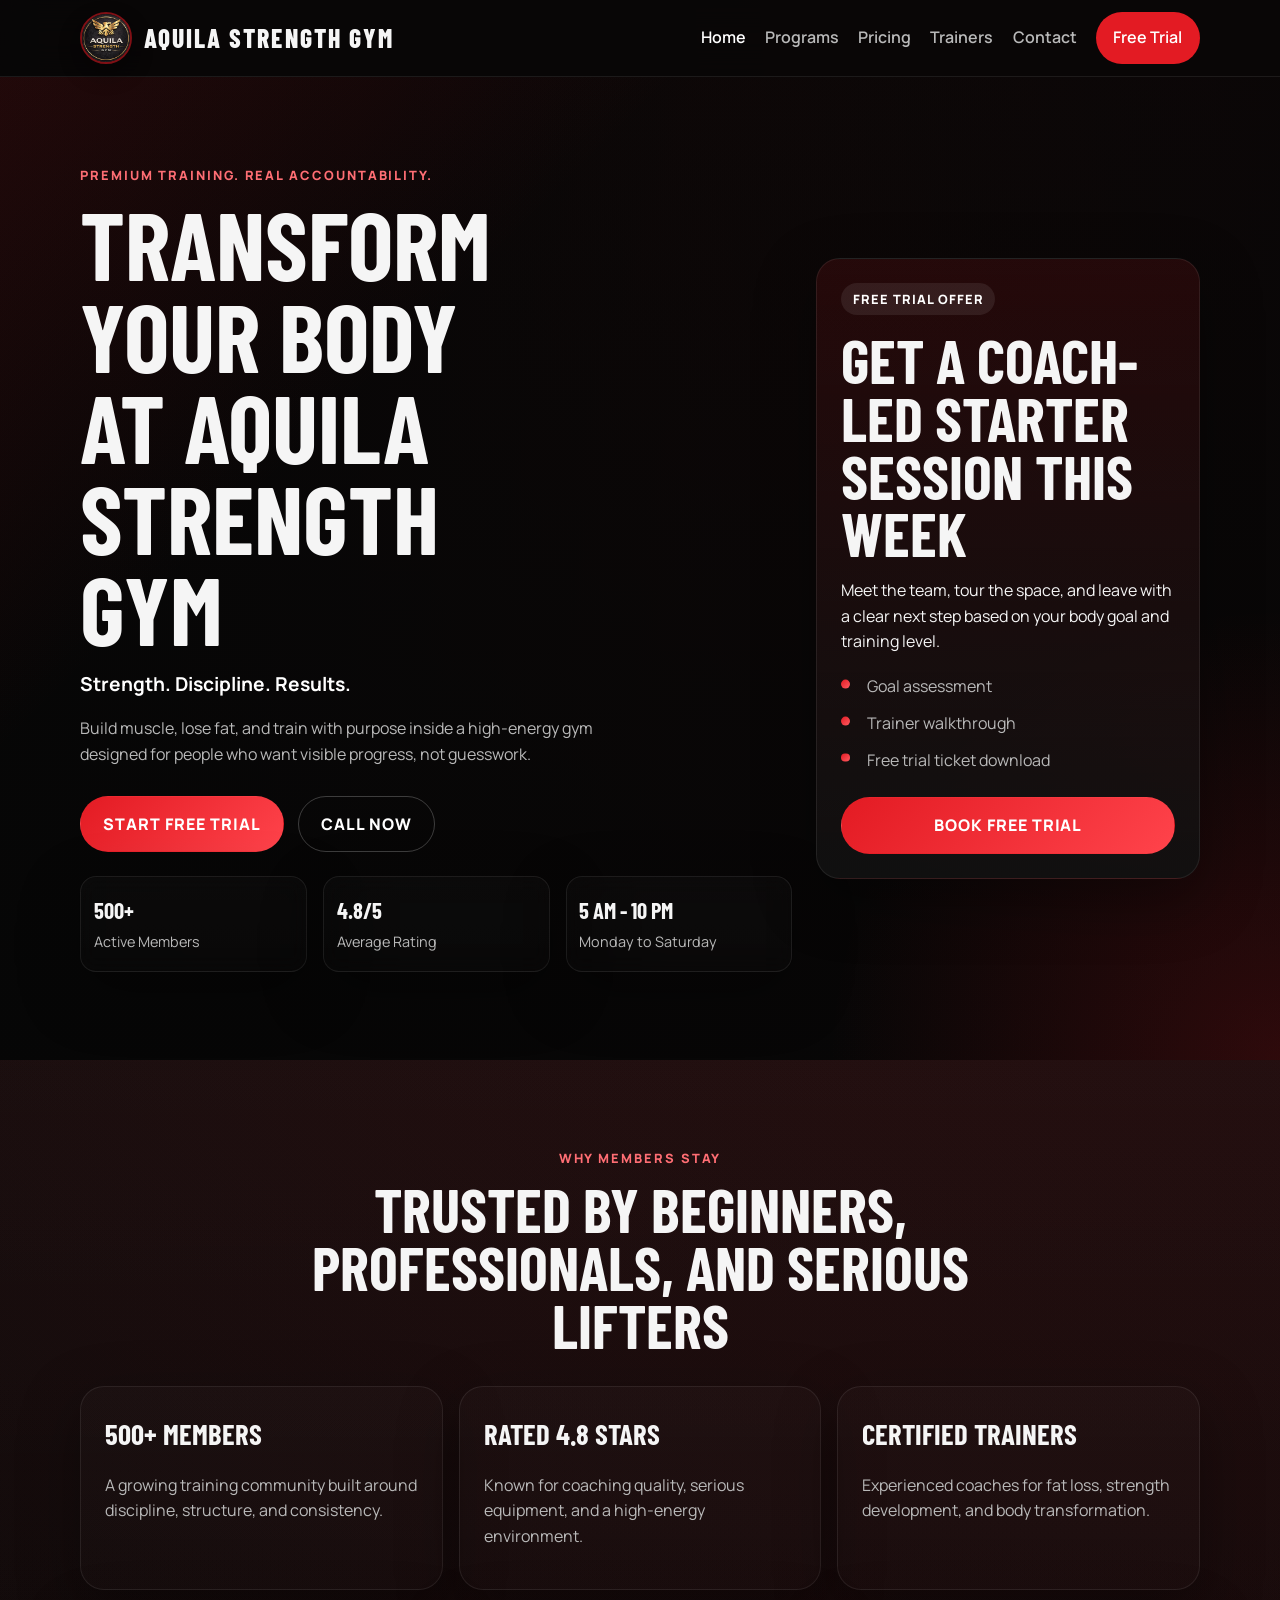
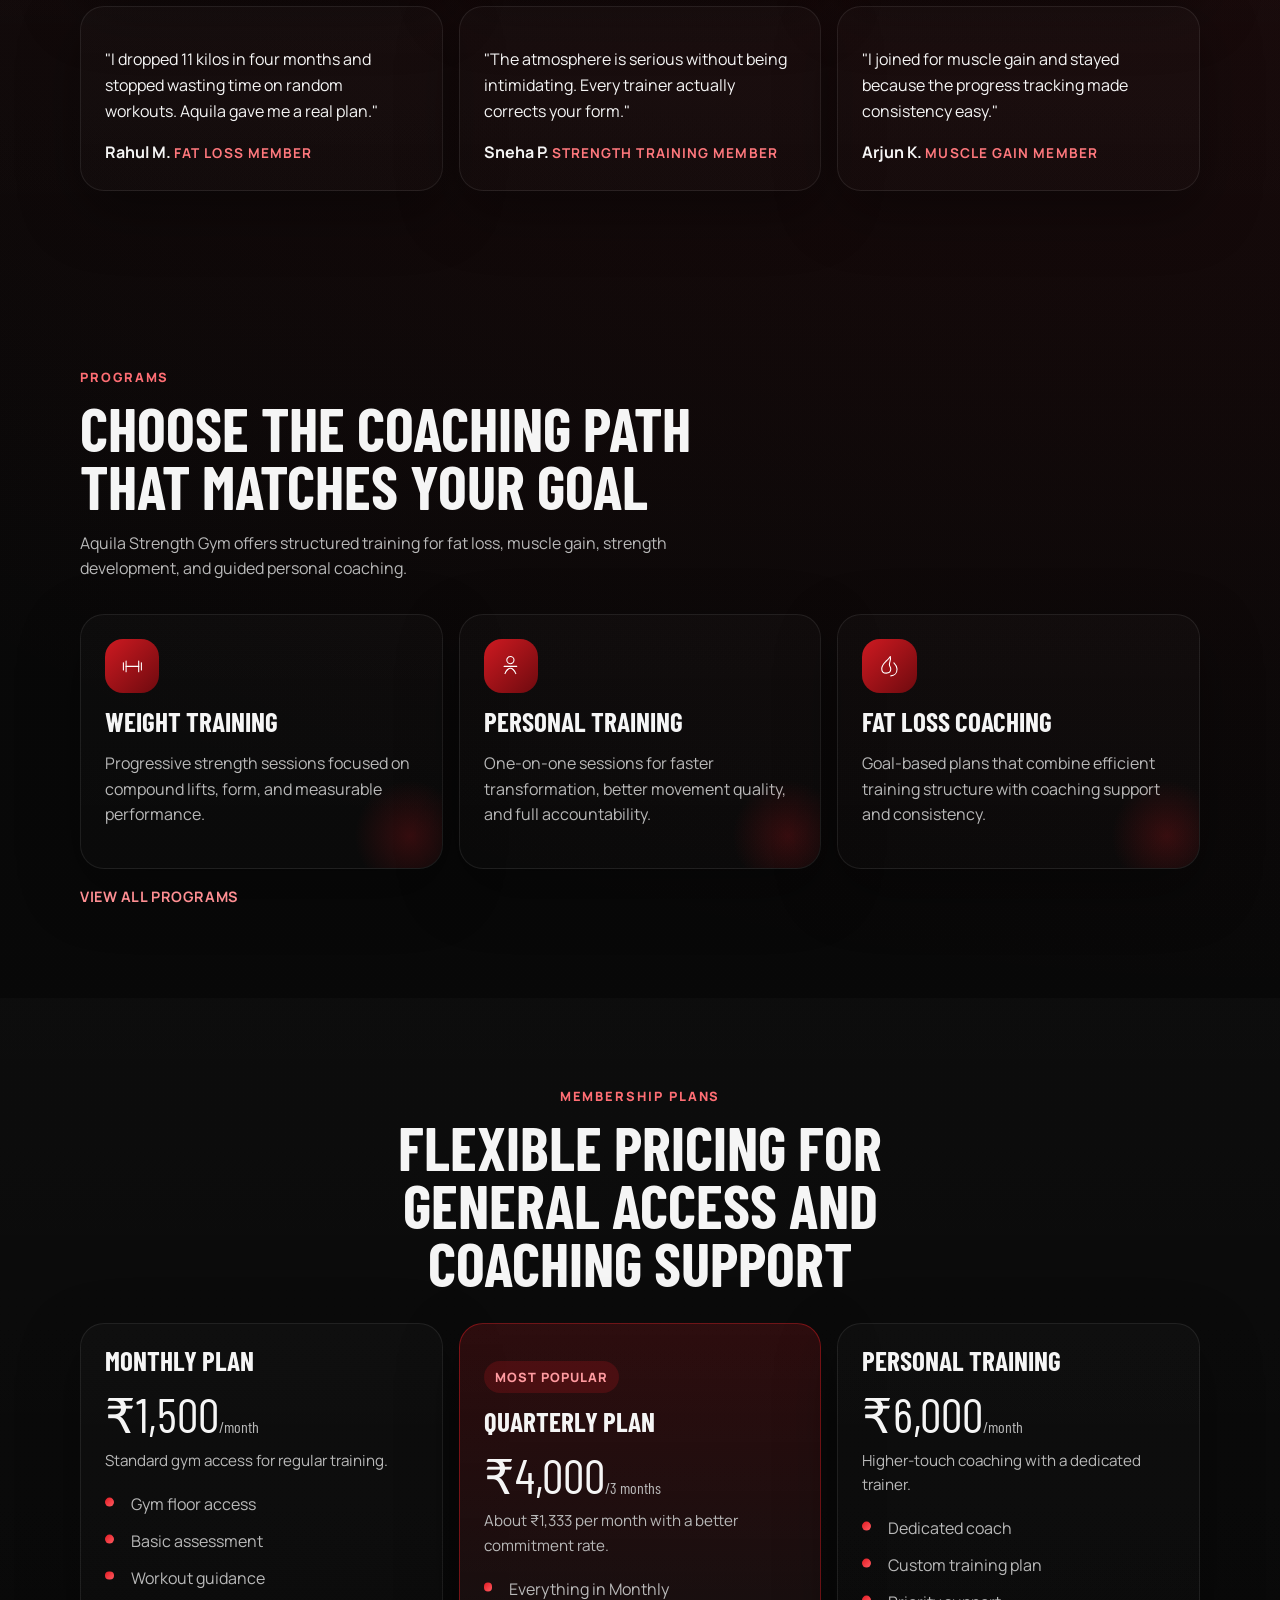
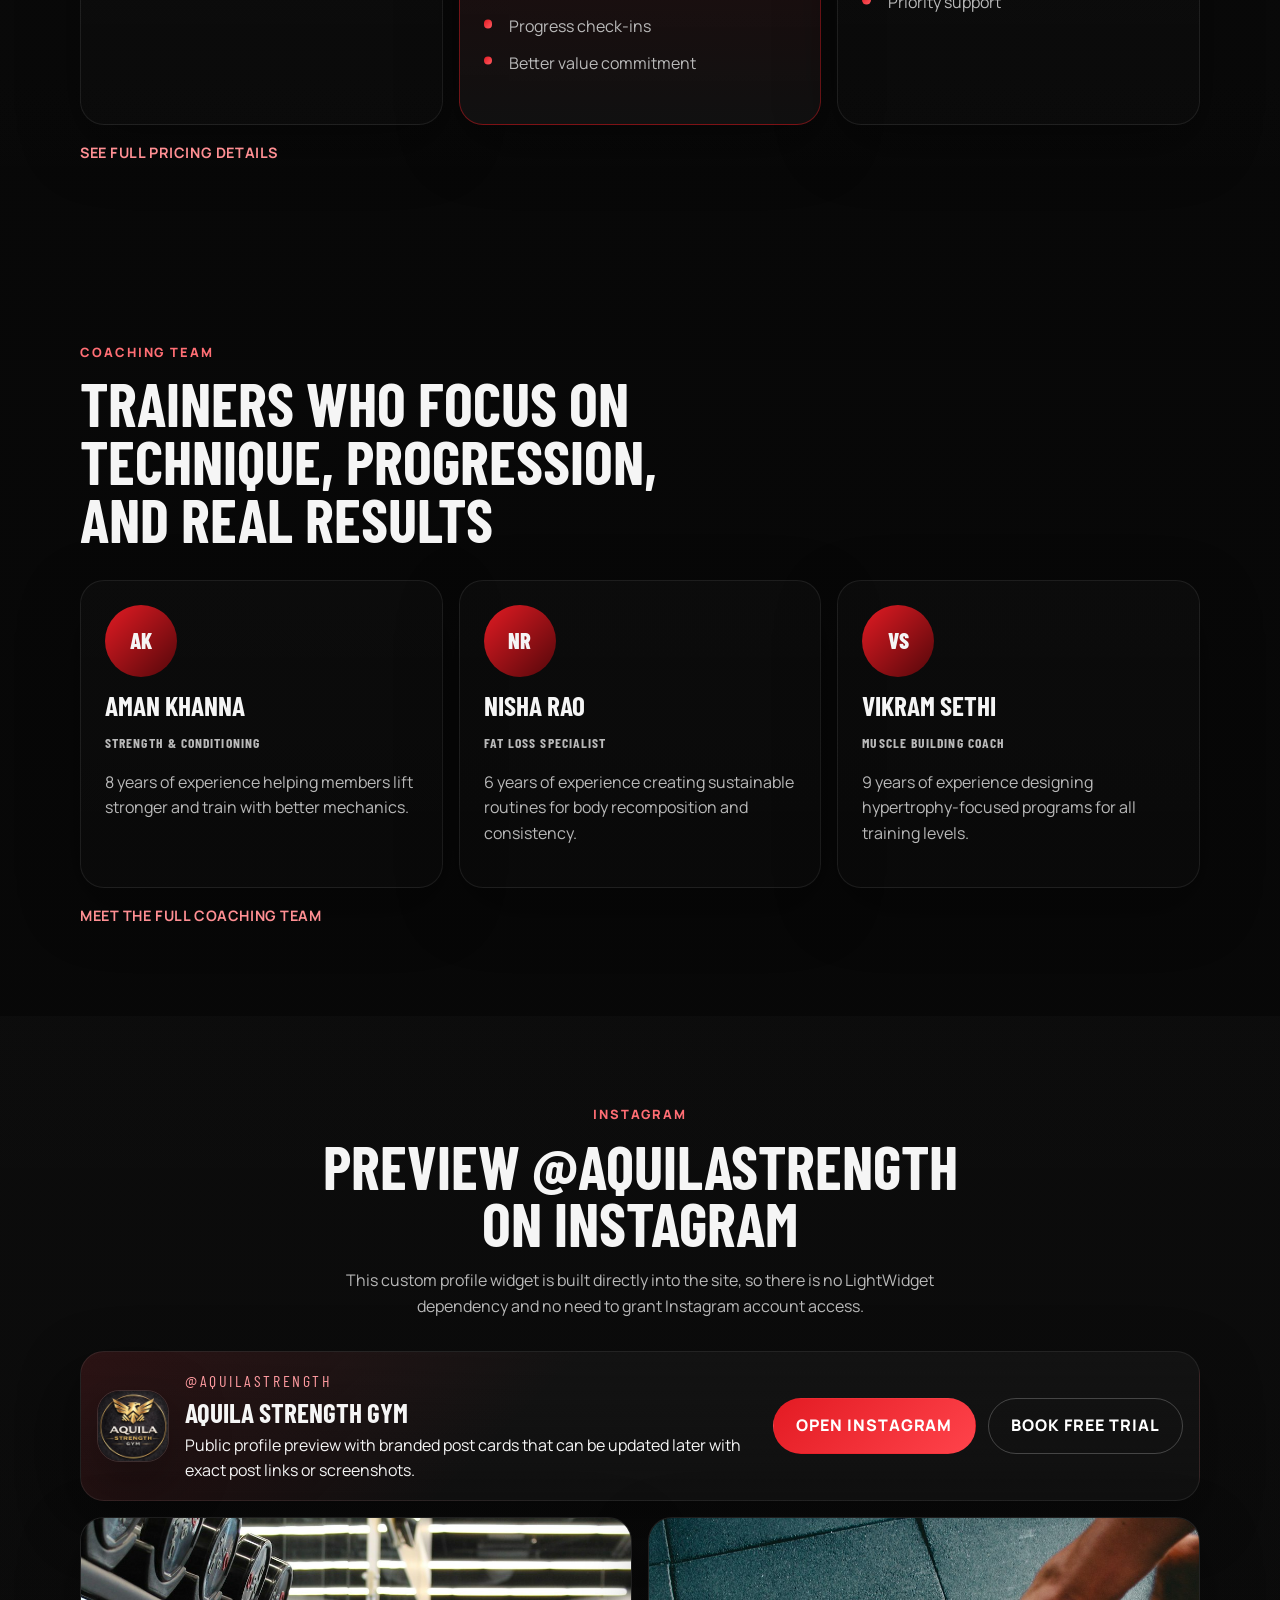
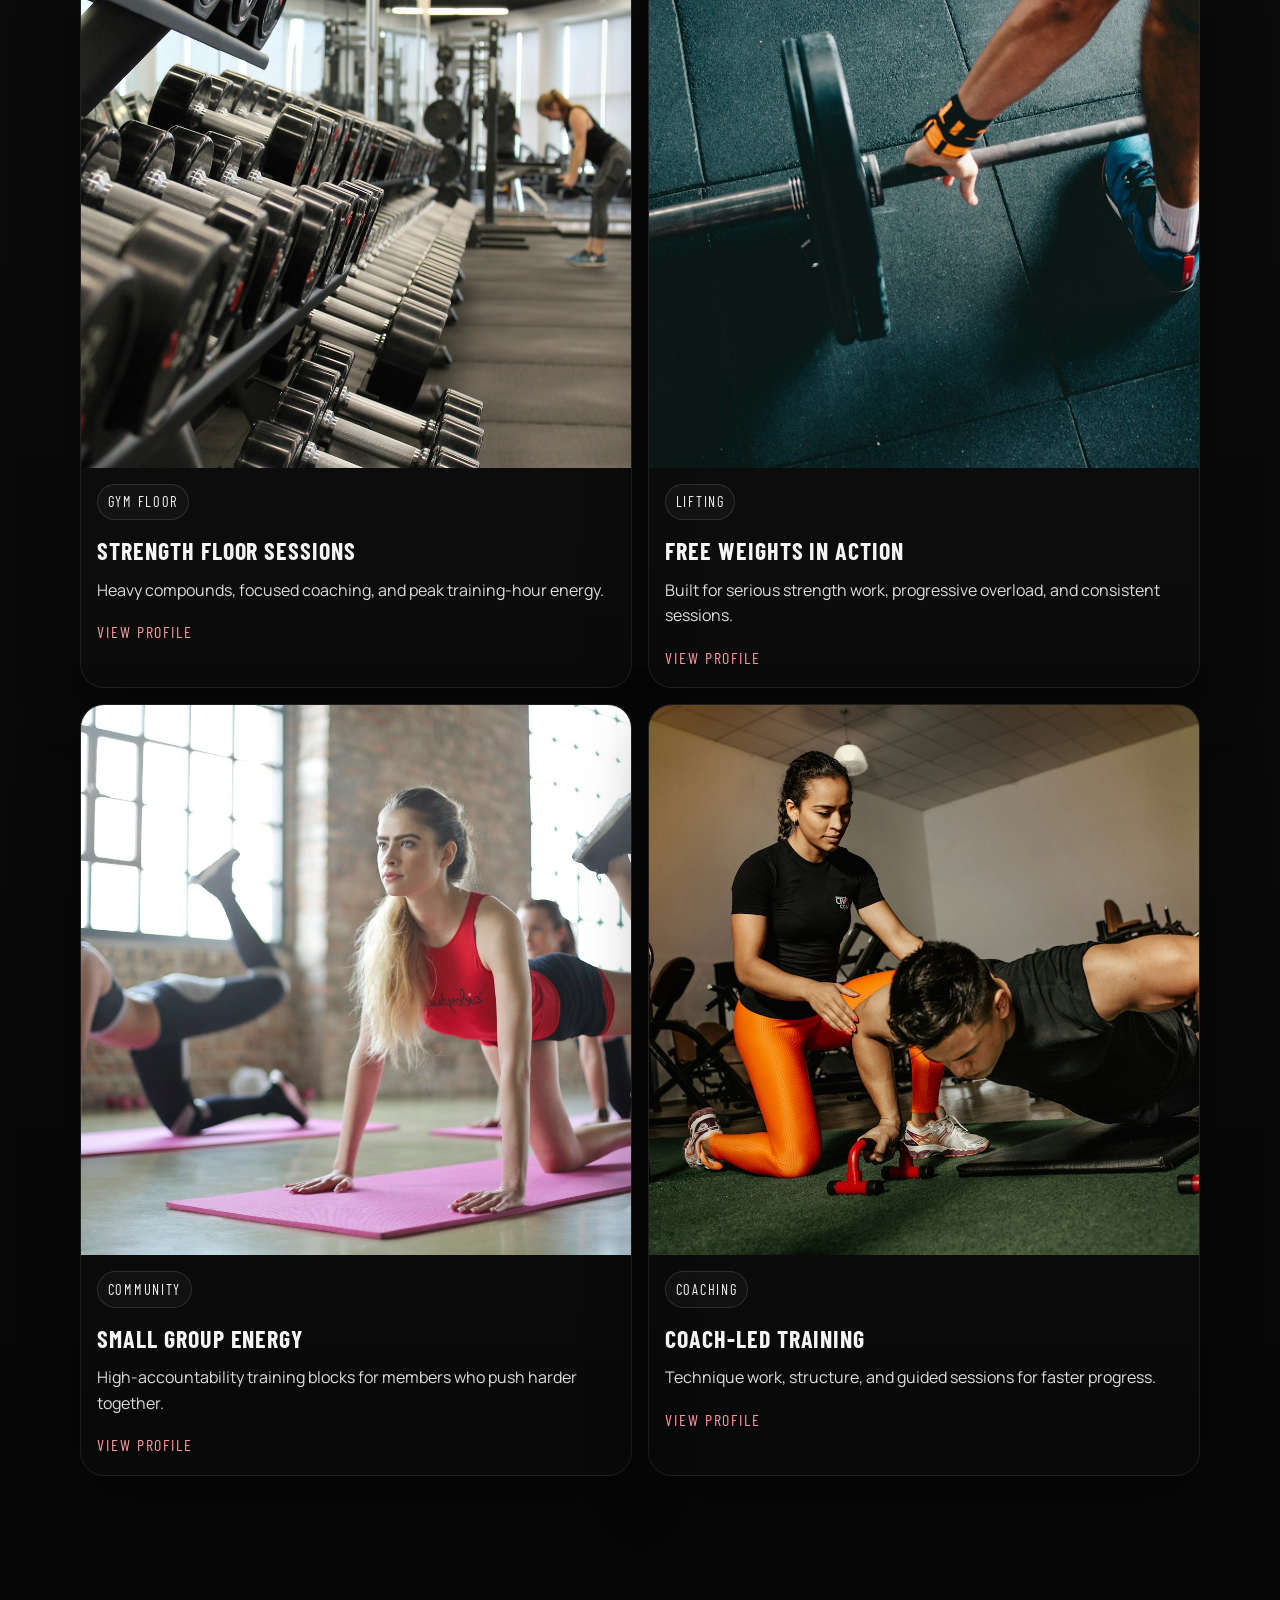
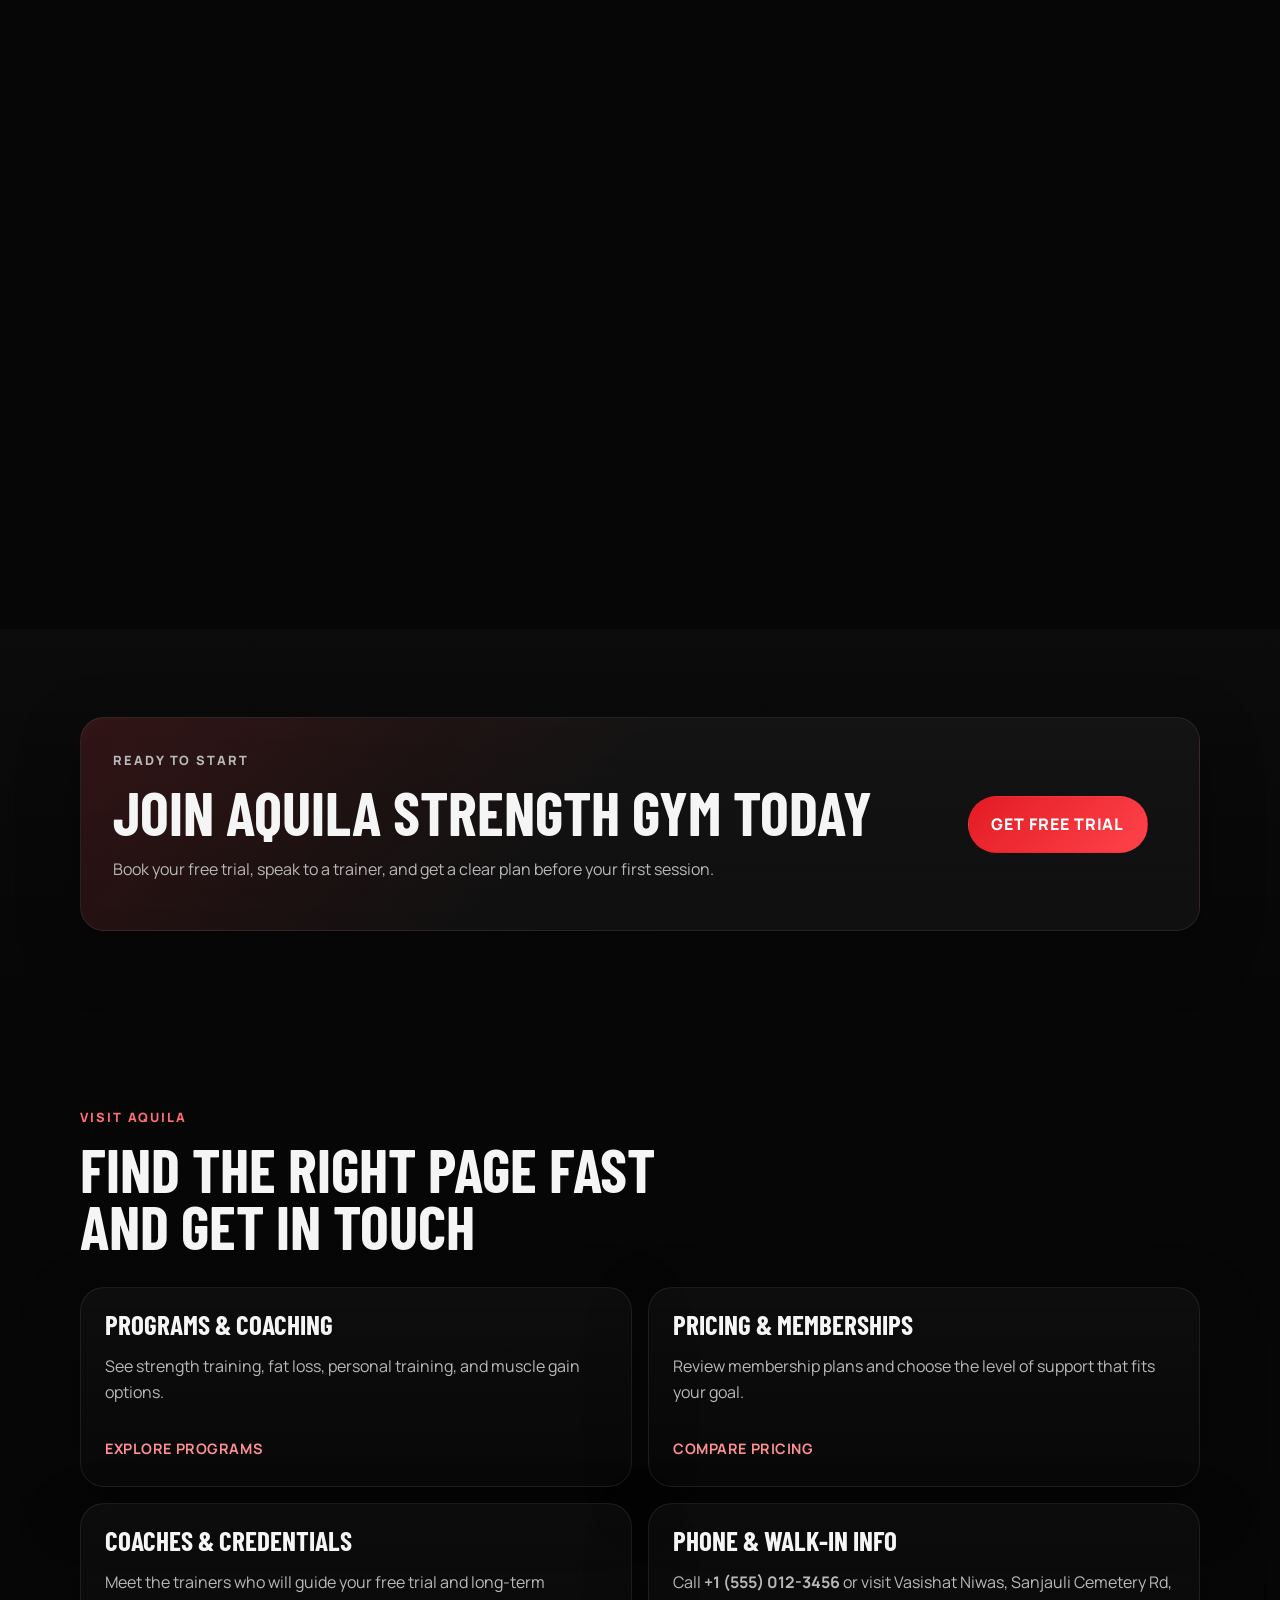
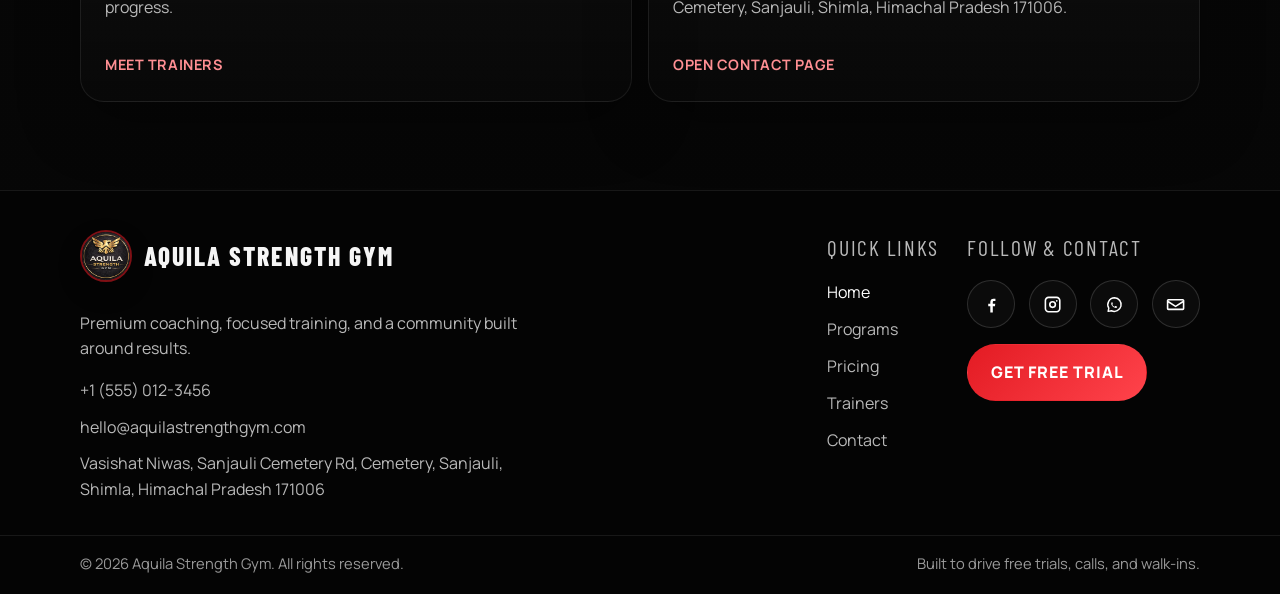
==== commit a6cbcc4d: "Add files via upload" ====
--- a/index.html
+++ b/index.html
@@ -48,9 +48,11 @@
         "description": "Aquila Strength Gym offers strength training, personal training, fat loss coaching, muscle gain plans, and group fitness classes.",
         "address": {
           "@type": "PostalAddress",
-          "streetAddress": "245 Iron District Road",
-          "addressLocality": "Downtown Fitness Block",
-          "addressCountry": "US"
+          "streetAddress": "Vasishat Niwas, Sanjauli Cemetery Rd, Cemetery, Sanjauli",
+          "addressLocality": "Shimla",
+          "addressRegion": "Himachal Pradesh",
+          "postalCode": "171006",
+          "addressCountry": "IN"
         },
         "openingHours": ["Mo-Sa 05:00-22:00"]
       }
@@ -215,7 +217,8 @@
           <div class="pricing-grid">
             <article class="price-card reveal">
               <h3>Monthly Plan</h3>
-              <p class="price">₹2,999<span>/month</span></p>
+              <p class="price">₹1,500<span>/month</span></p>
+              <p class="text-muted price-note">Standard gym access for regular training.</p>
               <ul>
                 <li>Gym floor access</li>
                 <li>Basic assessment</li>
@@ -225,7 +228,8 @@
             <article class="price-card popular reveal">
               <p class="badge">Most Popular</p>
               <h3>Quarterly Plan</h3>
-              <p class="price">₹7,999<span>/3 months</span></p>
+              <p class="price">₹4,000<span>/3 months</span></p>
+              <p class="text-muted price-note">About ₹1,333 per month with a better commitment rate.</p>
               <ul>
                 <li>Everything in Monthly</li>
                 <li>Progress check-ins</li>
@@ -234,7 +238,8 @@
             </article>
             <article class="price-card reveal">
               <h3>Personal Training</h3>
-              <p class="price">₹11,999<span>/month</span></p>
+              <p class="price">₹6,000<span>/month</span></p>
+              <p class="text-muted price-note">Higher-touch coaching with a dedicated trainer.</p>
               <ul>
                 <li>Dedicated coach</li>
                 <li>Custom training plan</li>
@@ -276,25 +281,48 @@
         </div>
       </section>
 
-      <section class="gallery section">
+      <section class="social-feed section" id="instagram-feed">
         <div class="container">
           <div class="section-heading center reveal">
-            <p class="eyebrow">Gym Gallery</p>
-            <h2>See the floor, equipment, and training atmosphere</h2>
+            <p class="eyebrow">Instagram</p>
+            <h2>Preview @aquilastrength on Instagram</h2>
             <p class="page-lead">
-              Preview the space, then visit the full gallery page for more images and
-              the latest Instagram feed.
+              This custom profile widget is built directly into the site, so there is
+              no LightWidget dependency and no need to grant Instagram account access.
             </p>
           </div>
-          <div class="gallery-grid reveal" id="gallery-grid" aria-live="polite">
-            <article class="gallery-card gallery-placeholder">
-              <div class="gallery-copy">
-                <strong>Loading gallery</strong>
-                <p>Pulling current files from the <code>images</code> folder.</p>
-              </div>
-            </article>
-          </div>
-          <a class="section-link reveal" href="/pages/gallery.html">Open Full Gallery</a>
+          <div class="instagram-widget reveal">
+            <div class="instagram-widget-bar">
+              <div class="instagram-profile-card">
+                <img
+                  class="instagram-avatar"
+                  src="/images/aquila-logo.jpg"
+                  alt="Aquila Strength Gym logo"
+                  loading="lazy"
+                />
+                <div>
+                  <p class="instagram-handle">@aquilastrength</p>
+                  <h3>Aquila Strength Gym</h3>
+                  <p>
+                    Public profile preview with branded post cards that can be updated
+                    later with exact post links or screenshots.
+                  </p>
+                </div>
+              </div>
+              <div class="instagram-cta-row">
+                <a
+                  class="btn btn-primary"
+                  href="https://www.instagram.com/aquilastrength/"
+                  target="_blank"
+                  rel="noreferrer"
+                >
+                  Open Instagram
+                </a>
+                <a class="btn btn-secondary" href="/pages/contact.html#contact-form">Book Free Trial</a>
+              </div>
+            </div>
+            <div class="instagram-post-grid" id="instagram-post-grid" aria-live="polite"></div>
+          </div>
         </div>
       </section>
 
@@ -364,7 +392,7 @@
               <h3>Phone &amp; Walk-In Info</h3>
               <p>
                 Call <a href="tel:+15550123456">+1 (555) 012-3456</a> or visit
-                245 Iron District Road, Downtown Fitness Block.
+                Vasishat Niwas, Sanjauli Cemetery Rd, Cemetery, Sanjauli, Shimla, Himachal Pradesh 171006.
               </p>
               <a class="section-link" href="/pages/contact.html">Open Contact Page</a>
             </article>
--- a/style.css
+++ b/style.css
@@ -499,7 +499,6 @@
 .stats-grid,
 .testimonials-grid,
 .program-grid,
-.gallery-grid,
 .transform-grid,
 .steps-grid,
 .pricing-grid,
@@ -619,7 +618,6 @@
 .stat-card,
 .testimonial-card,
 .program-card,
-.gallery-card,
 .step-card,
 .price-card,
 .trainer-card {
@@ -690,69 +688,14 @@
   stroke-linejoin: round;
 }
 
-.gallery-grid {
-  grid-template-columns: 1fr;
-}
-
-.gallery-card {
-  position: relative;
-  overflow: hidden;
-  min-height: 280px;
-  border: 1px solid var(--line);
-  background: linear-gradient(180deg, rgba(255, 255, 255, 0.03), rgba(255, 255, 255, 0.01));
-  box-shadow: var(--shadow);
-}
-
-.gallery-card img {
-  width: 100%;
-  height: 100%;
-  min-height: 280px;
-  object-fit: cover;
-}
-
-.gallery-card::after {
-  content: "";
-  position: absolute;
-  inset: 0;
-  background: linear-gradient(180deg, transparent 45%, rgba(0, 0, 0, 0.78) 100%);
-  pointer-events: none;
-}
-
-.gallery-copy {
-  position: absolute;
-  left: 1.2rem;
-  right: 1.2rem;
-  bottom: 1.2rem;
-  z-index: 1;
-}
-
-.gallery-copy strong {
-  display: block;
-  font-family: "Barlow Condensed", sans-serif;
-  font-size: 1.7rem;
-  text-transform: uppercase;
-  letter-spacing: 0.06em;
-}
-
-.gallery-copy p {
-  margin: 0.35rem 0 0;
-  color: #dddddd;
-}
-
-.gallery-placeholder {
-  display: grid;
-  place-items: center;
-  min-height: 220px;
-  background:
-    linear-gradient(135deg, rgba(227, 27, 35, 0.16), transparent 45%),
-    linear-gradient(180deg, rgba(255, 255, 255, 0.04), rgba(17, 17, 17, 0.96));
-}
-
-.gallery-placeholder::after {
-  display: none;
-}
-
-.feed-frame-wrap {
+.instagram-widget {
+  display: grid;
+  gap: 1rem;
+}
+
+.instagram-widget-bar {
+  display: grid;
+  gap: 1rem;
   padding: 1rem;
   border: 1px solid var(--line);
   border-radius: var(--radius);
@@ -762,15 +705,164 @@
   box-shadow: var(--shadow);
 }
 
-.lightwidget-widget {
+.instagram-profile-card {
+  display: grid;
+  grid-template-columns: auto 1fr;
+  gap: 1rem;
+  align-items: center;
+}
+
+.instagram-avatar {
+  width: 4.5rem;
+  height: 4.5rem;
   display: block;
-  max-height: 720px;
-  border-radius: calc(var(--radius) - 8px);
+  border-radius: 1.4rem;
+  object-fit: cover;
+  border: 1px solid rgba(255, 255, 255, 0.12);
+  box-shadow: var(--shadow);
+}
+
+.instagram-handle {
+  margin: 0 0 0.35rem;
+  color: #ff9ba0;
+  font-family: "Barlow Condensed", sans-serif;
+  font-size: 1rem;
+  letter-spacing: 0.16em;
+  text-transform: uppercase;
+}
+
+.instagram-profile-card h3 {
+  margin: 0;
+}
+
+.instagram-profile-card p:last-child {
+  margin: 0.45rem 0 0;
+}
+
+.instagram-cta-row {
+  display: flex;
+  flex-wrap: wrap;
+  gap: 0.75rem;
+}
+
+.instagram-post-grid {
+  display: grid;
+  gap: 1rem;
+}
+
+.instagram-post-card {
+  overflow: hidden;
+  border: 1px solid var(--line);
+  border-radius: var(--radius);
+  background:
+    linear-gradient(180deg, rgba(255, 255, 255, 0.03), rgba(255, 255, 255, 0.01));
+  box-shadow: var(--shadow);
+  color: inherit;
+  text-decoration: none;
+  transition: transform 220ms ease, border-color 220ms ease;
+}
+
+.instagram-post-card:hover,
+.instagram-post-card:focus-visible {
+  transform: translateY(-0.25rem);
+  border-color: rgba(227, 27, 35, 0.38);
+}
+
+.instagram-post-media {
+  aspect-ratio: 1 / 1;
+}
+
+.instagram-post-media img {
+  display: block;
+  width: 100%;
+  height: 100%;
+  object-fit: cover;
+}
+
+.instagram-post-body {
+  padding: 1rem;
+}
+
+.instagram-post-tag {
+  display: inline-block;
+  margin-bottom: 0.75rem;
+  padding: 0.35rem 0.6rem;
+  border: 1px solid rgba(255, 255, 255, 0.12);
+  border-radius: 999px;
+  background: rgba(255, 255, 255, 0.03);
+  font-family: "Barlow Condensed", sans-serif;
+  font-size: 0.9rem;
+  letter-spacing: 0.12em;
+  text-transform: uppercase;
+}
+
+.instagram-post-body strong {
+  display: block;
+  font-family: "Barlow Condensed", sans-serif;
+  font-size: 1.5rem;
+  letter-spacing: 0.04em;
+  text-transform: uppercase;
+}
+
+.instagram-post-body p {
+  margin: 0.45rem 0 0;
+  color: #dddddd;
+}
+
+.instagram-post-link {
+  display: inline-block;
+  margin-top: 1rem;
+  color: #ff9ba0;
+  font-family: "Barlow Condensed", sans-serif;
+  font-size: 1rem;
+  letter-spacing: 0.12em;
+  text-transform: uppercase;
 }
 
 .transform-card {
   padding: 1rem;
   border-radius: var(--radius);
+}
+
+.transform-shot {
+  position: relative;
+  overflow: hidden;
+  min-height: 220px;
+  border-radius: calc(var(--radius) - 8px);
+  border: 1px solid rgba(255, 255, 255, 0.12);
+  background:
+    linear-gradient(135deg, rgba(227, 27, 35, 0.18), transparent 45%),
+    linear-gradient(180deg, rgba(255, 255, 255, 0.04), rgba(17, 17, 17, 0.96));
+}
+
+.transform-photo {
+  display: block;
+  width: 100%;
+  min-height: 220px;
+  object-fit: cover;
+}
+
+.transform-shot::after {
+  content: "";
+  position: absolute;
+  inset: 0;
+  background: linear-gradient(180deg, transparent 55%, rgba(0, 0, 0, 0.78) 100%);
+  pointer-events: none;
+}
+
+.transform-label {
+  position: absolute;
+  left: 1rem;
+  bottom: 1rem;
+  z-index: 1;
+  padding: 0.35rem 0.7rem;
+  border: 1px solid rgba(255, 255, 255, 0.16);
+  border-radius: 999px;
+  background: rgba(0, 0, 0, 0.42);
+  font-family: "Barlow Condensed", sans-serif;
+  font-size: 1rem;
+  letter-spacing: 0.12em;
+  text-transform: uppercase;
 }
 
 .placeholder {
@@ -787,7 +879,8 @@
     linear-gradient(180deg, #1b1b1b 0%, #111111 100%);
 }
 
-.transform-card .after {
+.transform-card .after,
+.transform-card .transform-shot + .transform-shot {
   margin-top: 1rem;
 }
 
@@ -815,6 +908,11 @@
 .price-card .price span {
   font-size: 1rem;
   color: var(--muted);
+}
+
+.price-note {
+  margin: -0.35rem 0 1rem;
+  font-size: 0.95rem;
 }
 
 .popular {
@@ -875,6 +973,7 @@
 .contact-form {
   padding: 1.5rem;
   border-radius: var(--radius);
+  scroll-margin-top: calc(var(--nav-height) + 1.5rem);
 }
 
 .form-hidden {
@@ -959,6 +1058,10 @@
 
 .form-group + .form-group {
   margin-top: 1rem;
+}
+
+.contact-form .form-group:last-of-type {
+  margin-bottom: 1.5rem;
 }
 
 label {
@@ -978,6 +1081,64 @@
   background: rgba(255, 255, 255, 0.03);
   color: var(--white);
   transition: border-color 0.25s ease, box-shadow 0.25s ease;
+}
+
+.date-input-wrap {
+  position: relative;
+}
+
+input[type="date"] {
+  padding-right: 4.25rem;
+  color-scheme: dark;
+  appearance: none;
+  -webkit-appearance: none;
+}
+
+input[type="date"]::-webkit-calendar-picker-indicator {
+  opacity: 0;
+  pointer-events: none;
+}
+
+.date-trigger {
+  position: absolute;
+  top: 50%;
+  right: 0.8rem;
+  display: inline-flex;
+  align-items: center;
+  justify-content: center;
+  width: 2.6rem;
+  height: 2.6rem;
+  padding: 0;
+  border: 1px solid rgba(227, 27, 35, 0.22);
+  border-radius: 14px;
+  background: rgba(227, 27, 35, 0.12);
+  color: #ff9ba0;
+  cursor: pointer;
+  transform: translateY(-50%);
+  transition:
+    border-color 0.25s ease,
+    background 0.25s ease,
+    color 0.25s ease,
+    box-shadow 0.25s ease;
+}
+
+.date-trigger:hover,
+.date-trigger:focus-visible {
+  border-color: rgba(227, 27, 35, 0.5);
+  background: rgba(227, 27, 35, 0.18);
+  color: var(--white);
+  box-shadow: 0 0 0 4px rgba(227, 27, 35, 0.1);
+  outline: none;
+}
+
+.date-trigger svg {
+  width: 1.15rem;
+  height: 1.15rem;
+  fill: none;
+  stroke: currentColor;
+  stroke-width: 1.8;
+  stroke-linecap: round;
+  stroke-linejoin: round;
 }
 
 input::placeholder,
@@ -1185,7 +1346,6 @@
 
   .stats-grid,
   .testimonials-grid,
-  .gallery-grid,
   .pricing-grid,
   .trainers-grid {
     grid-template-columns: repeat(3, minmax(0, 1fr));
@@ -1203,6 +1363,10 @@
   .contact-grid,
   .cta-box,
   .footer-grid {
+    grid-template-columns: repeat(2, minmax(0, 1fr));
+  }
+
+  .instagram-post-grid {
     grid-template-columns: repeat(2, minmax(0, 1fr));
   }
 
@@ -1230,9 +1394,23 @@
     pointer-events: auto;
   }
 
-  .hero-grid,
+  .hero-grid {
+    grid-template-columns: minmax(0, 1.3fr) minmax(320px, 0.7fr);
+  }
+
+  .instagram-widget-bar {
+    grid-template-columns: minmax(0, 1fr) auto;
+    align-items: center;
+  }
+
   .contact-grid {
-    grid-template-columns: minmax(0, 1.3fr) minmax(320px, 0.7fr);
+    grid-template-columns: repeat(2, minmax(0, 1fr));
+    gap: 2rem;
+  }
+
+  .contact-form,
+  .trial-ticket-panel {
+    padding: 1.85rem;
   }
 
   .program-grid {
